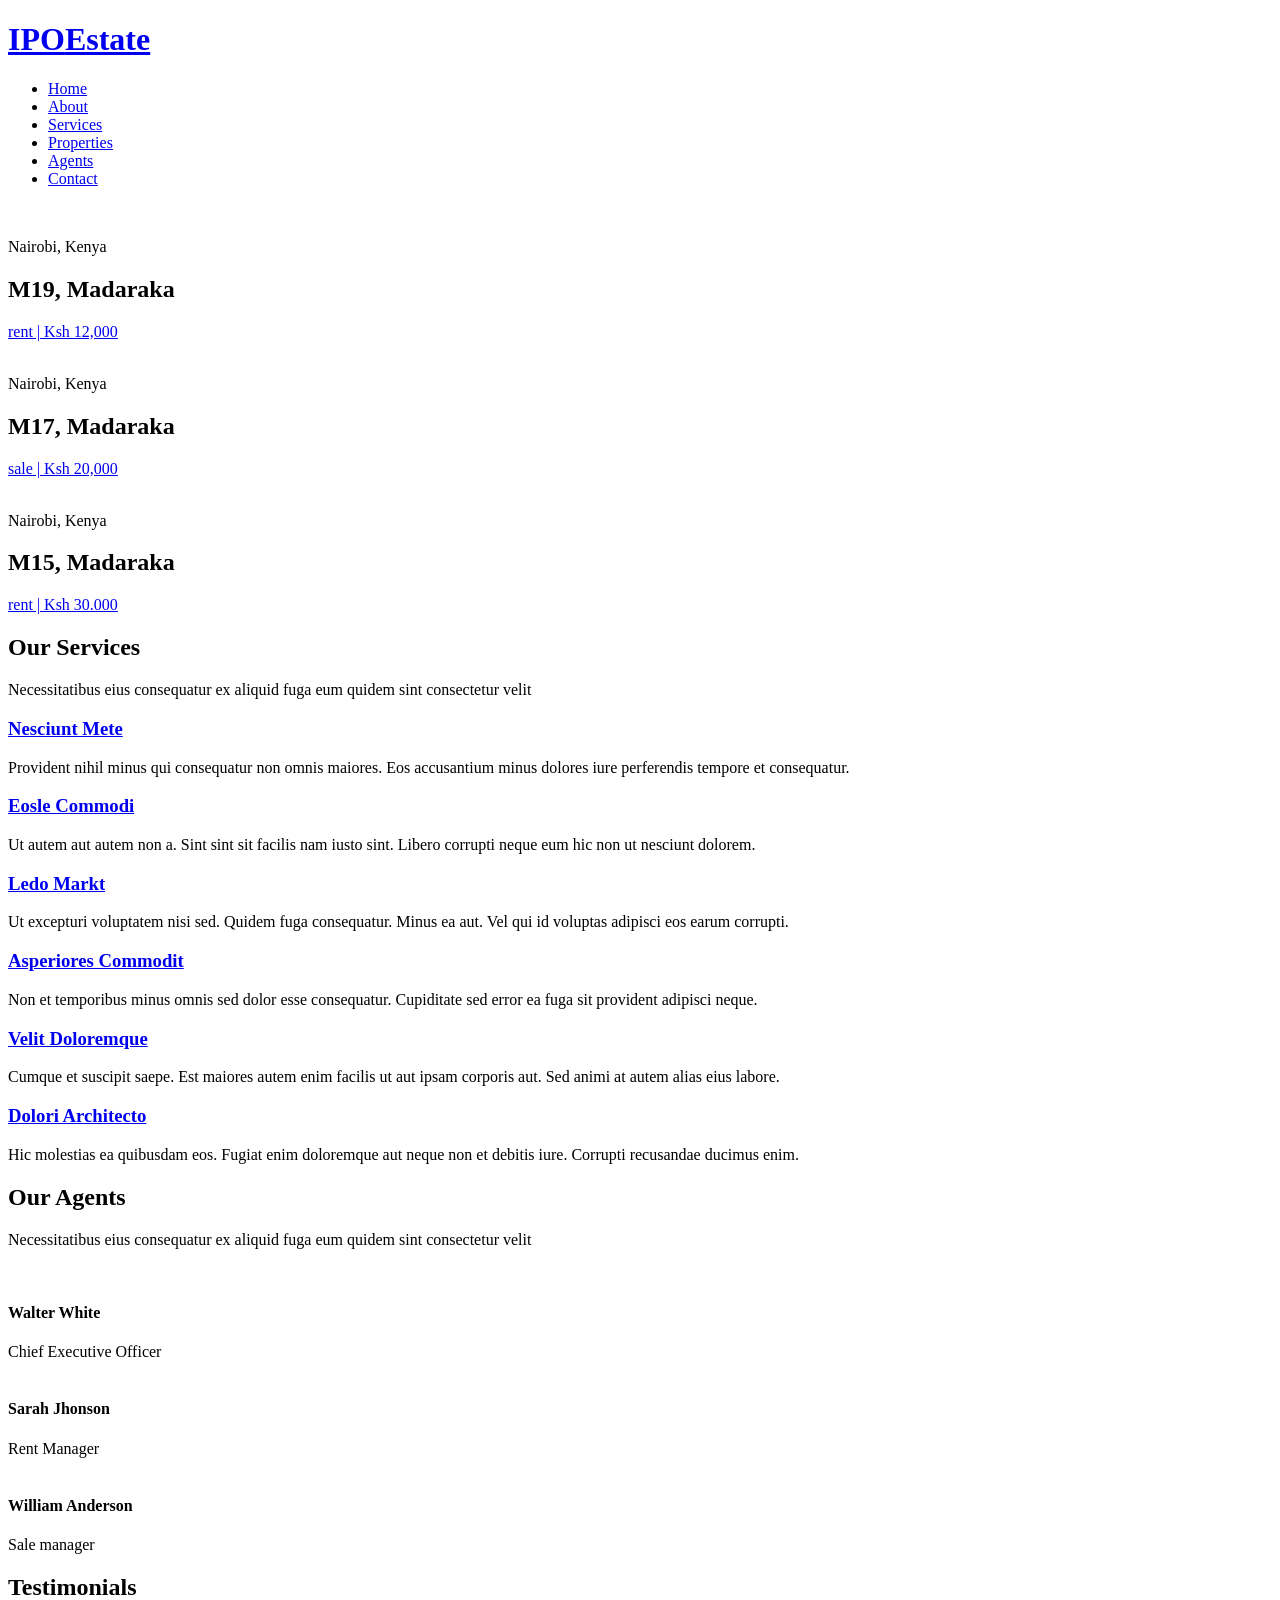
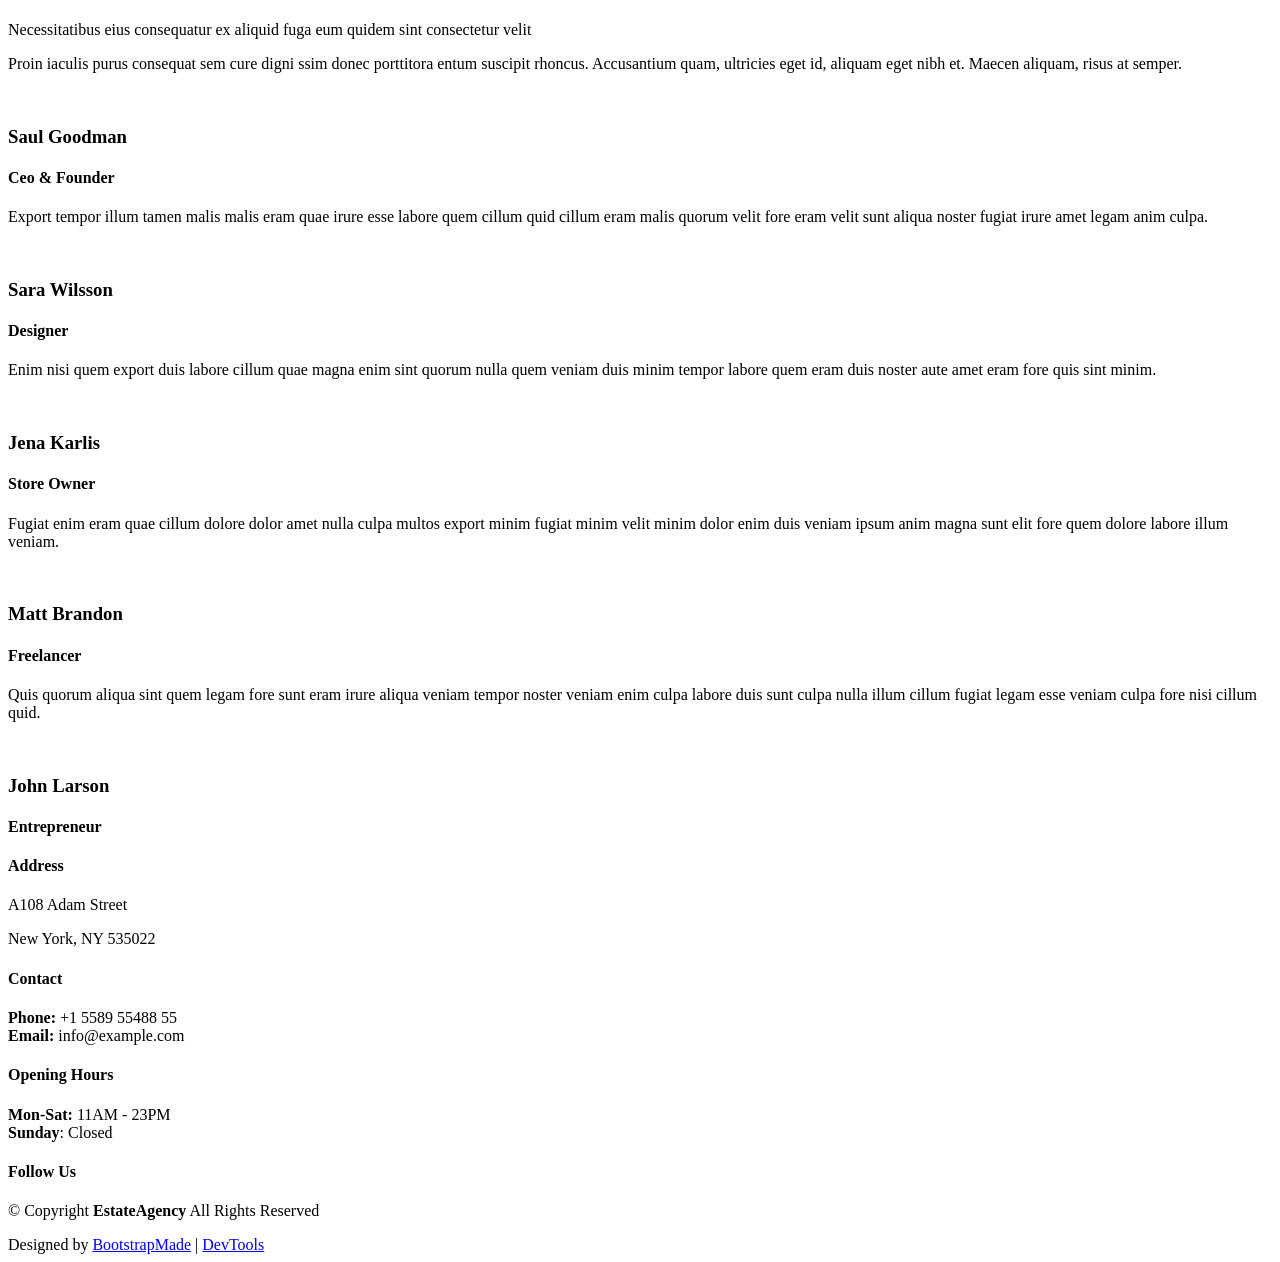
==== index.html @ f9914b3b "feat: Modified hero section" ====
<!DOCTYPE html>
<html lang="en">

<head>
  <meta charset="utf-8">
  <meta content="width=device-width, initial-scale=1.0" name="viewport">
  <title>Index - EstateAgency Bootstrap Template</title>
  <meta name="description" content="">
  <meta name="keywords" content="">

  <!-- Favicons -->
  <link href="assets/img/favicon.png" rel="icon">
  <link href="assets/img/apple-touch-icon.png" rel="apple-touch-icon">

  <!-- Fonts -->
  <link rel="preconnect" href="https://fonts.googleapis.com">
  <link rel="preconnect" href="https://fonts.gstatic.com" crossorigin>
  <link href="https://fonts.googleapis.com/css2?family=Freeman&family=Irish+Grover&family=Roboto:ital,wght@0,100..900;1,100..900&display=swap" rel="stylesheet">
  <link href="https://fonts.googleapis.com" rel="preconnect">
  <link href="https://fonts.gstatic.com" rel="preconnect" crossorigin>
  <link href="https://fonts.googleapis.com/css2?family=Roboto:ital,wght@0,100;0,300;0,400;0,500;0,700;0,900;1,100;1,300;1,400;1,500;1,700;1,900&family=Poppins:ital,wght@0,100;0,200;0,300;0,400;0,500;0,600;0,700;0,800;0,900;1,100;1,200;1,300;1,400;1,500;1,600;1,700;1,800;1,900&family=Raleway:ital,wght@0,100;0,200;0,300;0,400;0,500;0,600;0,700;0,800;0,900;1,100;1,200;1,300;1,400;1,500;1,600;1,700;1,800;1,900&display=swap" rel="stylesheet">

  <!-- Vendor CSS Files -->
  <link href="assets/vendor/bootstrap/css/bootstrap.min.css" rel="stylesheet">
  <link href="assets/vendor/bootstrap-icons/bootstrap-icons.css" rel="stylesheet">
  <link href="assets/vendor/aos/aos.css" rel="stylesheet">
  <link href="assets/vendor/fontawesome-free/css/all.min.css" rel="stylesheet">
  <link href="assets/vendor/swiper/swiper-bundle.min.css" rel="stylesheet">

  <!-- Main CSS File -->
  <link href="assets/css/main.css" rel="stylesheet">

  <!-- =======================================================
  * Template Name: EstateAgency
  * Template URL: https://bootstrapmade.com/real-estate-agency-bootstrap-template/
  * Updated: Apr 08 2026 with Bootstrap v5.3.8
  * Author: BootstrapMade.com
  * License: https://bootstrapmade.com/license/
  ======================================================== -->
</head>

<body class="index-page">

  <header id="header" class="header d-flex align-items-center fixed-top">
    <div class="container-fluid container-xl position-relative d-flex align-items-center justify-content-between">

      <a href="index.html" class="logo d-flex align-items-center">
        <!-- Uncomment the line below if you also wish to use an image logo -->
        <!-- <img src="assets/img/logo.png" alt=""> -->
        <h1 class="sitename">IPO<span>Estate</span></h1>
      </a>

      <nav id="navmenu" class="navmenu">
        <ul>
          <li><a href="index.html" class="active">Home</a></li>
          <li><a href="about.html">About</a></li>
          <li><a href="services.html">Services</a></li>
          <li><a href="properties.html">Properties</a></li>
          <li><a href="agents.html">Agents</a></li>
          <li><a href="contact.html">Contact</a></li>
        </ul>
        <i class="mobile-nav-toggle d-xl-none bi bi-list"></i>
      </nav>

    </div>
  </header>

  <main class="main">

    <!-- Hero Section -->
    <section id="hero" class="hero section dark-background">

      <div id="hero-carousel" class="carousel slide" data-bs-ride="carousel" data-bs-interval="5000">

        <div class="carousel-item active">
          <img src="assets/img/hero-carousel/hero-carousel-1.jpg" alt="">
          <div class="carousel-container">
            <div>
              <p>Nairobi, Kenya</p>
              <h2><span>M19,</span> Madaraka</h2>
              <a href="property-single.html" class="btn-get-started">rent | Ksh 12,000</a>
            </div>
          </div>
        </div><!-- End Carousel Item -->

        <div class="carousel-item">
          <img src="assets/img/hero-carousel/hero-carousel-2.jpg" alt="">
          <div class="carousel-container">
            <div>
              <p>Nairobi, Kenya</p>
              <h2><span>M17,</span> Madaraka</h2>
              <a href="property-single.html" class="btn-get-started">sale | Ksh 20,000</a>
            </div>
          </div>
        </div><!-- End Carousel Item -->

        <div class="carousel-item">
          <img src="assets/img/hero-carousel/hero-carousel-3.jpg" alt="">
          <div class="carousel-container">
            <div>
              <p>Nairobi, Kenya</p>
              <h2><span>M15,</span> Madaraka</h2>
              <a href="property-single.html" class="btn-get-started">rent | Ksh 30.000</a>
            </div>
          </div>
        </div><!-- End Carousel Item -->

        <a class="carousel-control-prev" href="#hero-carousel" role="button" data-bs-slide="prev">
          <span class="carousel-control-prev-icon bi bi-chevron-left" aria-hidden="true"></span>
        </a>

        <a class="carousel-control-next" href="#hero-carousel" role="button" data-bs-slide="next">
          <span class="carousel-control-next-icon bi bi-chevron-right" aria-hidden="true"></span>
        </a>

        <ol class="carousel-indicators"></ol>

      </div>

    </section><!-- /Hero Section -->

    <!-- Services Section -->
    <section id="services" class="services section">

      <!-- Section Title -->
      <div class="container section-title" data-aos="fade-up">
        <h2>Our Services</h2>
        <p>Necessitatibus eius consequatur ex aliquid fuga eum quidem sint consectetur velit</p>
      </div><!-- End Section Title -->

      <div class="container">

        <div class="row gy-4">

          <div class="col-lg-4 col-md-6" data-aos="fade-up" data-aos-delay="100">
            <div class="service-item  position-relative">
              <div class="icon">
                <i class="bi bi-activity"></i>
              </div>
              <a href="service-details.html" class="stretched-link">
                <h3>Nesciunt Mete</h3>
              </a>
              <p>Provident nihil minus qui consequatur non omnis maiores. Eos accusantium minus dolores iure perferendis tempore et consequatur.</p>
            </div>
          </div><!-- End Service Item -->

          <div class="col-lg-4 col-md-6" data-aos="fade-up" data-aos-delay="200">
            <div class="service-item position-relative">
              <div class="icon">
                <i class="bi bi-broadcast"></i>
              </div>
              <a href="service-details.html" class="stretched-link">
                <h3>Eosle Commodi</h3>
              </a>
              <p>Ut autem aut autem non a. Sint sint sit facilis nam iusto sint. Libero corrupti neque eum hic non ut nesciunt dolorem.</p>
            </div>
          </div><!-- End Service Item -->

          <div class="col-lg-4 col-md-6" data-aos="fade-up" data-aos-delay="300">
            <div class="service-item position-relative">
              <div class="icon">
                <i class="bi bi-easel"></i>
              </div>
              <a href="service-details.html" class="stretched-link">
                <h3>Ledo Markt</h3>
              </a>
              <p>Ut excepturi voluptatem nisi sed. Quidem fuga consequatur. Minus ea aut. Vel qui id voluptas adipisci eos earum corrupti.</p>
            </div>
          </div><!-- End Service Item -->

          <div class="col-lg-4 col-md-6" data-aos="fade-up" data-aos-delay="400">
            <div class="service-item position-relative">
              <div class="icon">
                <i class="bi bi-bounding-box-circles"></i>
              </div>
              <a href="service-details.html" class="stretched-link">
                <h3>Asperiores Commodit</h3>
              </a>
              <p>Non et temporibus minus omnis sed dolor esse consequatur. Cupiditate sed error ea fuga sit provident adipisci neque.</p>
              <a href="service-details.html" class="stretched-link"></a>
            </div>
          </div><!-- End Service Item -->

          <div class="col-lg-4 col-md-6" data-aos="fade-up" data-aos-delay="500">
            <div class="service-item position-relative">
              <div class="icon">
                <i class="bi bi-calendar4-week"></i>
              </div>
              <a href="service-details.html" class="stretched-link">
                <h3>Velit Doloremque</h3>
              </a>
              <p>Cumque et suscipit saepe. Est maiores autem enim facilis ut aut ipsam corporis aut. Sed animi at autem alias eius labore.</p>
              <a href="service-details.html" class="stretched-link"></a>
            </div>
          </div><!-- End Service Item -->

          <div class="col-lg-4 col-md-6" data-aos="fade-up" data-aos-delay="600">
            <div class="service-item position-relative">
              <div class="icon">
                <i class="bi bi-chat-square-text"></i>
              </div>
              <a href="service-details.html" class="stretched-link">
                <h3>Dolori Architecto</h3>
              </a>
              <p>Hic molestias ea quibusdam eos. Fugiat enim doloremque aut neque non et debitis iure. Corrupti recusandae ducimus enim.</p>
              <a href="service-details.html" class="stretched-link"></a>
            </div>
          </div><!-- End Service Item -->

        </div>

      </div>

    </section><!-- /Services Section -->

    <!-- Agents Section -->
    <section id="agents" class="agents section">

      <!-- Section Title -->
      <div class="container section-title" data-aos="fade-up">
        <h2>Our Agents</h2>
        <p>Necessitatibus eius consequatur ex aliquid fuga eum quidem sint consectetur velit</p>
      </div><!-- End Section Title -->

      <div class="container">

        <div class="row gy-5">

          <div class="col-lg-4 col-md-6" data-aos="fade-up" data-aos-delay="100">
            <div class="member">
              <div class="pic"><img src="assets/img/team/team-1.jpg" class="img-fluid" alt=""></div>
              <div class="member-info">
                <h4>Walter White</h4>
                <span>Chief Executive Officer</span>
                <div class="social">
                  <a href=""><i class="bi bi-twitter-x"></i></a>
                  <a href=""><i class="bi bi-facebook"></i></a>
                  <a href=""><i class="bi bi-instagram"></i></a>
                  <a href=""><i class="bi bi-linkedin"></i></a>
                </div>
              </div>
            </div>
          </div><!-- End Team Member -->

          <div class="col-lg-4 col-md-6" data-aos="fade-up" data-aos-delay="200">
            <div class="member">
              <div class="pic"><img src="assets/img/team/team-2.jpg" class="img-fluid" alt=""></div>
              <div class="member-info">
                <h4>Sarah Jhonson</h4>
                <span>Rent Manager</span>
                <div class="social">
                  <a href=""><i class="bi bi-twitter-x"></i></a>
                  <a href=""><i class="bi bi-facebook"></i></a>
                  <a href=""><i class="bi bi-instagram"></i></a>
                  <a href=""><i class="bi bi-linkedin"></i></a>
                </div>
              </div>
            </div>
          </div><!-- End Team Member -->

          <div class="col-lg-4 col-md-6" data-aos="fade-up" data-aos-delay="300">
            <div class="member">
              <div class="pic"><img src="assets/img/team/team-3.jpg" class="img-fluid" alt=""></div>
              <div class="member-info">
                <h4>William Anderson</h4>
                <span>Sale manager<br></span>
                <div class="social">
                  <a href=""><i class="bi bi-twitter-x"></i></a>
                  <a href=""><i class="bi bi-facebook"></i></a>
                  <a href=""><i class="bi bi-instagram"></i></a>
                  <a href=""><i class="bi bi-linkedin"></i></a>
                </div>
              </div>
            </div>
          </div><!-- End Team Member -->

        </div>

      </div>

    </section><!-- /Agents Section -->

    <!-- Testimonials Section -->
    <section id="testimonials" class="testimonials section">

      <!-- Section Title -->
      <div class="container section-title" data-aos="fade-up">
        <h2>Testimonials</h2>
        <p>Necessitatibus eius consequatur ex aliquid fuga eum quidem sint consectetur velit</p>
      </div><!-- End Section Title -->

      <div class="container" data-aos="fade-up" data-aos-delay="100">

        <div class="swiper init-swiper">
          <script type="application/json" class="swiper-config">
            {
              "loop": true,
              "speed": 600,
              "autoplay": {
                "delay": 5000
              },
              "slidesPerView": "auto",
              "pagination": {
                "el": ".swiper-pagination",
                "type": "bullets",
                "clickable": true
              },
              "breakpoints": {
                "320": {
                  "slidesPerView": 1,
                  "spaceBetween": 40
                },
                "1200": {
                  "slidesPerView": 3,
                  "spaceBetween": 1
                }
              }
            }
          </script>
          <div class="swiper-wrapper">

            <div class="swiper-slide">
              <div class="testimonial-item">
                <div class="stars">
                  <i class="bi bi-star-fill"></i><i class="bi bi-star-fill"></i><i class="bi bi-star-fill"></i><i class="bi bi-star-fill"></i><i class="bi bi-star-fill"></i>
                </div>
                <p>
                  Proin iaculis purus consequat sem cure digni ssim donec porttitora entum suscipit rhoncus. Accusantium quam, ultricies eget id, aliquam eget nibh et. Maecen aliquam, risus at semper.
                </p>
                <div class="profile mt-auto">
                  <img src="assets/img/testimonials/testimonials-1.jpg" class="testimonial-img" alt="">
                  <h3>Saul Goodman</h3>
                  <h4>Ceo &amp; Founder</h4>
                </div>
              </div>
            </div><!-- End testimonial item -->

            <div class="swiper-slide">
              <div class="testimonial-item">
                <div class="stars">
                  <i class="bi bi-star-fill"></i><i class="bi bi-star-fill"></i><i class="bi bi-star-fill"></i><i class="bi bi-star-fill"></i><i class="bi bi-star-fill"></i>
                </div>
                <p>
                  Export tempor illum tamen malis malis eram quae irure esse labore quem cillum quid cillum eram malis quorum velit fore eram velit sunt aliqua noster fugiat irure amet legam anim culpa.
                </p>
                <div class="profile mt-auto">
                  <img src="assets/img/testimonials/testimonials-2.jpg" class="testimonial-img" alt="">
                  <h3>Sara Wilsson</h3>
                  <h4>Designer</h4>
                </div>
              </div>
            </div><!-- End testimonial item -->

            <div class="swiper-slide">
              <div class="testimonial-item">
                <div class="stars">
                  <i class="bi bi-star-fill"></i><i class="bi bi-star-fill"></i><i class="bi bi-star-fill"></i><i class="bi bi-star-fill"></i><i class="bi bi-star-fill"></i>
                </div>
                <p>
                  Enim nisi quem export duis labore cillum quae magna enim sint quorum nulla quem veniam duis minim tempor labore quem eram duis noster aute amet eram fore quis sint minim.
                </p>
                <div class="profile mt-auto">
                  <img src="assets/img/testimonials/testimonials-3.jpg" class="testimonial-img" alt="">
                  <h3>Jena Karlis</h3>
                  <h4>Store Owner</h4>
                </div>
              </div>
            </div><!-- End testimonial item -->

            <div class="swiper-slide">
              <div class="testimonial-item">
                <div class="stars">
                  <i class="bi bi-star-fill"></i><i class="bi bi-star-fill"></i><i class="bi bi-star-fill"></i><i class="bi bi-star-fill"></i><i class="bi bi-star-fill"></i>
                </div>
                <p>
                  Fugiat enim eram quae cillum dolore dolor amet nulla culpa multos export minim fugiat minim velit minim dolor enim duis veniam ipsum anim magna sunt elit fore quem dolore labore illum veniam.
                </p>
                <div class="profile mt-auto">
                  <img src="assets/img/testimonials/testimonials-4.jpg" class="testimonial-img" alt="">
                  <h3>Matt Brandon</h3>
                  <h4>Freelancer</h4>
                </div>
              </div>
            </div><!-- End testimonial item -->

            <div class="swiper-slide">
              <div class="testimonial-item">
                <div class="stars">
                  <i class="bi bi-star-fill"></i><i class="bi bi-star-fill"></i><i class="bi bi-star-fill"></i><i class="bi bi-star-fill"></i><i class="bi bi-star-fill"></i>
                </div>
                <p>
                  Quis quorum aliqua sint quem legam fore sunt eram irure aliqua veniam tempor noster veniam enim culpa labore duis sunt culpa nulla illum cillum fugiat legam esse veniam culpa fore nisi cillum quid.
                </p>
                <div class="profile mt-auto">
                  <img src="assets/img/testimonials/testimonials-5.jpg" class="testimonial-img" alt="">
                  <h3>John Larson</h3>
                  <h4>Entrepreneur</h4>
                </div>
              </div>
            </div><!-- End testimonial item -->

          </div>
          <div class="swiper-pagination"></div>
        </div>

      </div>

    </section><!-- /Testimonials Section -->

  </main>

  <footer id="footer" class="footer light-background">

    <div class="container">
      <div class="row gy-3">
        <div class="col-lg-3 col-md-6 d-flex">
          <i class="bi bi-geo-alt icon"></i>
          <div class="address">
            <h4>Address</h4>
            <p>A108 Adam Street</p>
            <p>New York, NY 535022</p>
            <p></p>
          </div>

        </div>

        <div class="col-lg-3 col-md-6 d-flex">
          <i class="bi bi-telephone icon"></i>
          <div>
            <h4>Contact</h4>
            <p>
              <strong>Phone:</strong> <span>+1 5589 55488 55</span><br>
              <strong>Email:</strong> <span>info@example.com</span><br>
            </p>
          </div>
        </div>

        <div class="col-lg-3 col-md-6 d-flex">
          <i class="bi bi-clock icon"></i>
          <div>
            <h4>Opening Hours</h4>
            <p>
              <strong>Mon-Sat:</strong> <span>11AM - 23PM</span><br>
              <strong>Sunday</strong>: <span>Closed</span>
            </p>
          </div>
        </div>

        <div class="col-lg-3 col-md-6">
          <h4>Follow Us</h4>
          <div class="social-links d-flex">
            <a href="#" class="twitter"><i class="bi bi-twitter-x"></i></a>
            <a href="#" class="facebook"><i class="bi bi-facebook"></i></a>
            <a href="#" class="instagram"><i class="bi bi-instagram"></i></a>
            <a href="#" class="linkedin"><i class="bi bi-linkedin"></i></a>
          </div>
        </div>

      </div>
    </div>

    <div class="container copyright text-center mt-4">
      <p>© <span>Copyright</span> <strong class="px-1 sitename">EstateAgency</strong> <span>All Rights Reserved</span></p>
      <div class="credits">
        <!-- All the links in the footer should remain intact. -->
        <!-- You can delete the links only if you've purchased the pro version. -->
        <!-- Licensing information: https://bootstrapmade.com/license/ -->
        <!-- Purchase the pro version with working PHP/AJAX contact form: [buy-url] -->
        Designed by <a href="https://bootstrapmade.com/">BootstrapMade</a> | <a href="https://bootstrapmade.com/tools/">DevTools</a>
      </div>
    </div>

  </footer>

  <!-- Scroll Top -->
  <a href="#" id="scroll-top" class="scroll-top d-flex align-items-center justify-content-center"><i class="bi bi-arrow-up-short"></i></a>

  <!-- Preloader -->
  <div id="preloader"></div>

  <!-- Vendor JS Files -->
  <script src="assets/vendor/bootstrap/js/bootstrap.bundle.min.js"></script>
  <script src="assets/vendor/php-email-form/validate.js"></script>
  <script src="assets/vendor/aos/aos.js"></script>
  <script src="assets/vendor/swiper/swiper-bundle.min.js"></script>
  <script src="assets/vendor/purecounter/purecounter_vanilla.js"></script>

  <!-- Main JS File -->
  <script src="assets/js/main.js"></script>

</body>

</html>
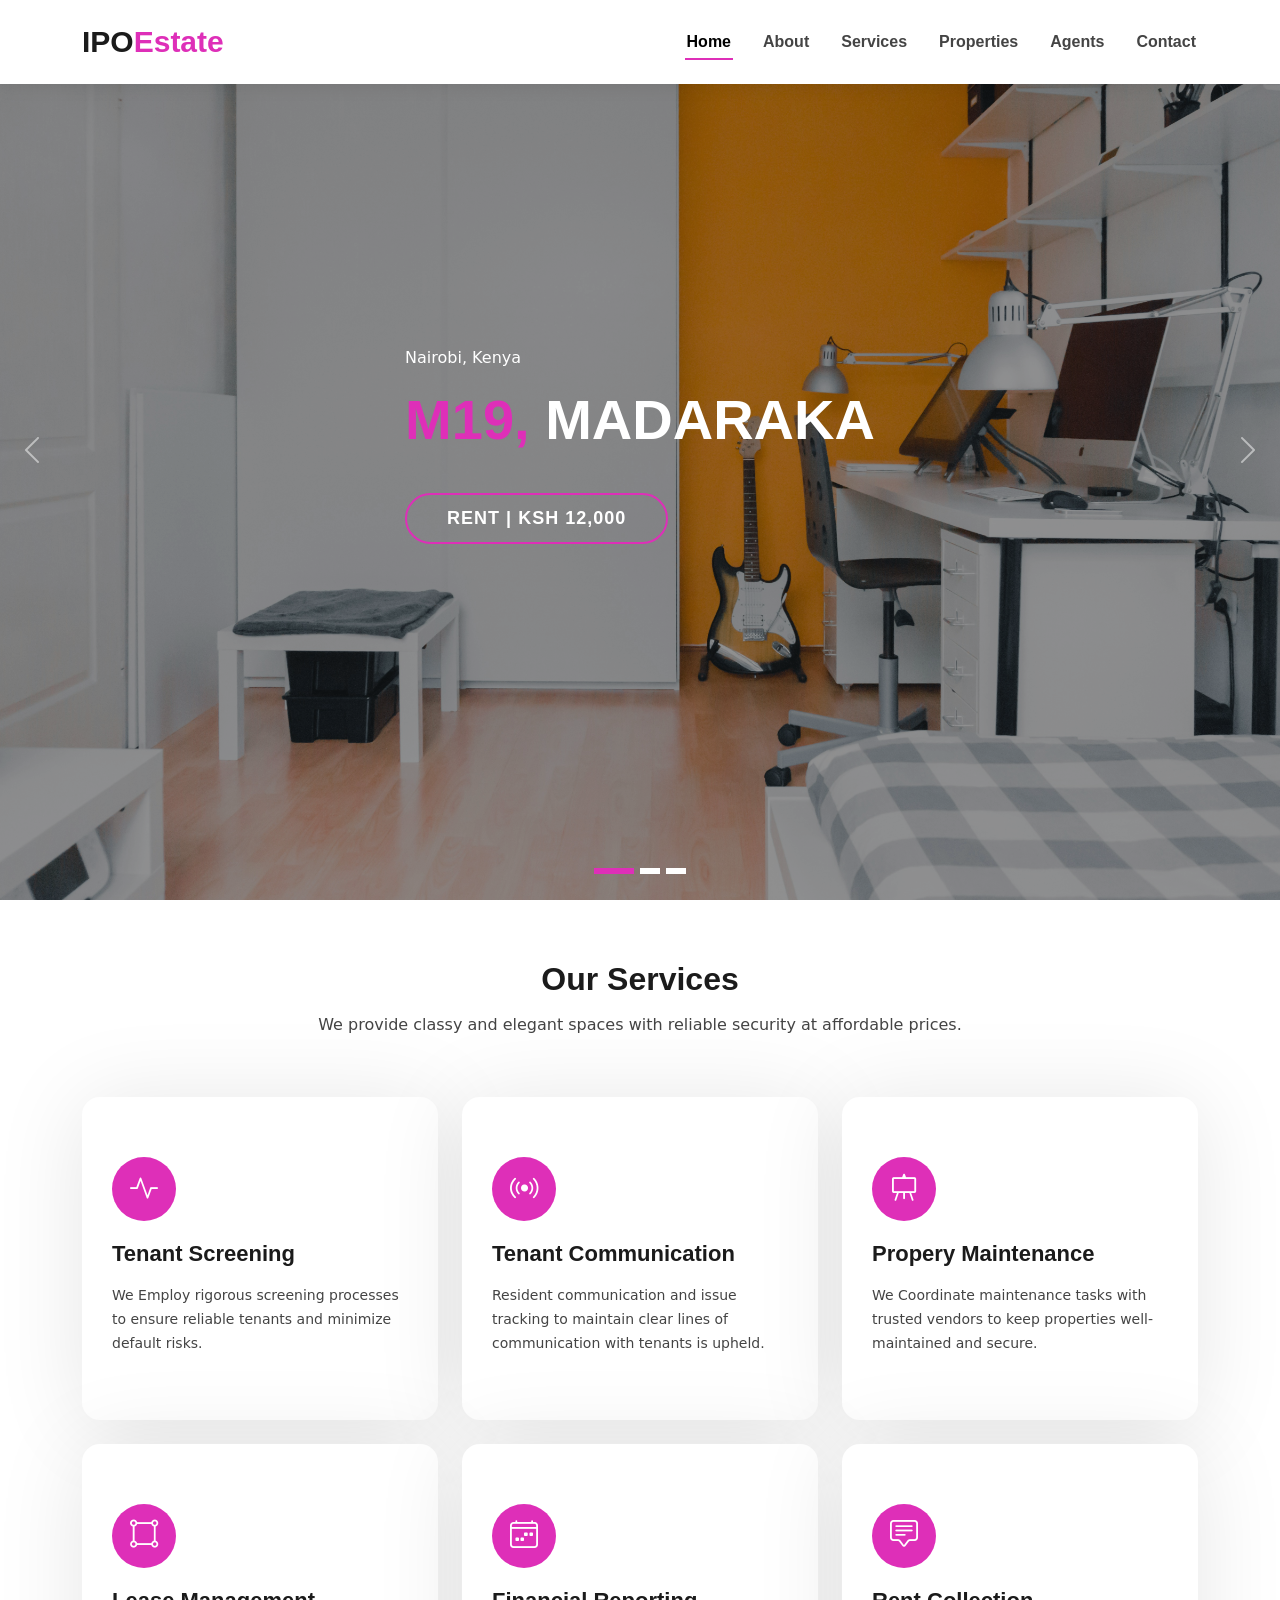
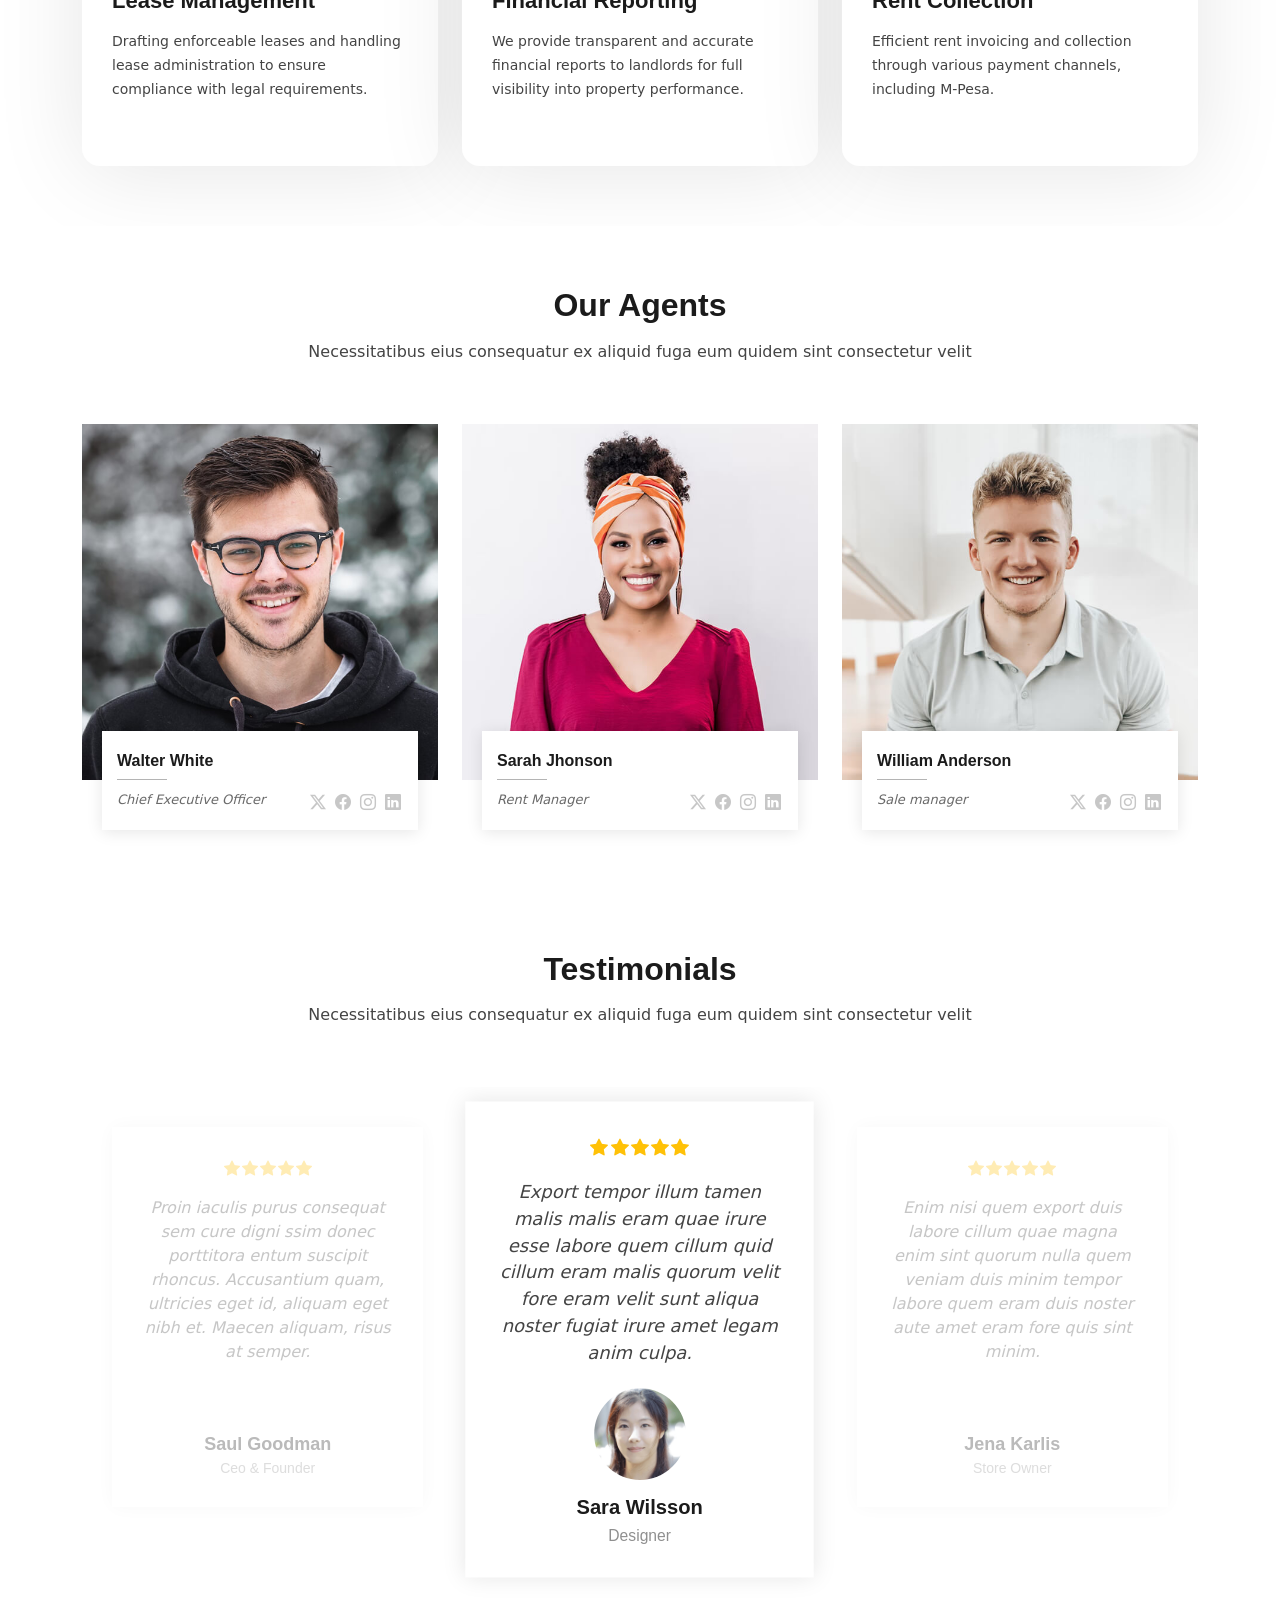
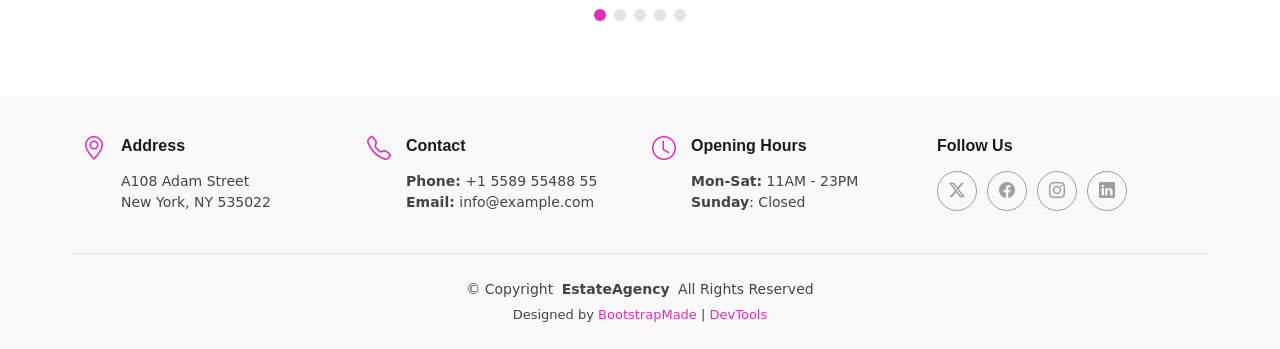
==== commit 8339ce07: "feat: Add service details" ====
--- a/index.html
+++ b/index.html
@@ -4,7 +4,7 @@
 <head>
   <meta charset="utf-8">
   <meta content="width=device-width, initial-scale=1.0" name="viewport">
-  <title>Index - EstateAgency Bootstrap Template</title>
+  <title>Home - IPOEstate</title>
   <meta name="description" content="">
   <meta name="keywords" content="">
 
@@ -125,7 +125,7 @@
       <!-- Section Title -->
       <div class="container section-title" data-aos="fade-up">
         <h2>Our Services</h2>
-        <p>Necessitatibus eius consequatur ex aliquid fuga eum quidem sint consectetur velit</p>
+        <p>We provide classy and elegant spaces with reliable security at affordable prices.</p>
       </div><!-- End Section Title -->
 
       <div class="container">
@@ -138,9 +138,9 @@
                 <i class="bi bi-activity"></i>
               </div>
               <a href="service-details.html" class="stretched-link">
-                <h3>Nesciunt Mete</h3>
-              </a>
-              <p>Provident nihil minus qui consequatur non omnis maiores. Eos accusantium minus dolores iure perferendis tempore et consequatur.</p>
+                <h3>Tenant Screening</h3>
+              </a>
+              <p>We Employ rigorous screening processes to ensure reliable tenants and minimize default risks.</p>
             </div>
           </div><!-- End Service Item -->
 
@@ -150,9 +150,9 @@
                 <i class="bi bi-broadcast"></i>
               </div>
               <a href="service-details.html" class="stretched-link">
-                <h3>Eosle Commodi</h3>
-              </a>
-              <p>Ut autem aut autem non a. Sint sint sit facilis nam iusto sint. Libero corrupti neque eum hic non ut nesciunt dolorem.</p>
+                <h3>Tenant Communication</h3>
+              </a>
+              <p>Resident communication and issue tracking to maintain clear lines of communication with tenants is upheld.</p>
             </div>
           </div><!-- End Service Item -->
 
@@ -162,9 +162,9 @@
                 <i class="bi bi-easel"></i>
               </div>
               <a href="service-details.html" class="stretched-link">
-                <h3>Ledo Markt</h3>
-              </a>
-              <p>Ut excepturi voluptatem nisi sed. Quidem fuga consequatur. Minus ea aut. Vel qui id voluptas adipisci eos earum corrupti.</p>
+                <h3>Propery Maintenance</h3>
+              </a>
+              <p>We Coordinate maintenance tasks with trusted vendors to keep properties well-maintained and secure.</p>
             </div>
           </div><!-- End Service Item -->
 
@@ -174,9 +174,9 @@
                 <i class="bi bi-bounding-box-circles"></i>
               </div>
               <a href="service-details.html" class="stretched-link">
-                <h3>Asperiores Commodit</h3>
-              </a>
-              <p>Non et temporibus minus omnis sed dolor esse consequatur. Cupiditate sed error ea fuga sit provident adipisci neque.</p>
+                <h3>Lease Management</h3>
+              </a>
+              <p>Drafting enforceable leases and handling lease administration to ensure compliance with legal requirements.</p>
               <a href="service-details.html" class="stretched-link"></a>
             </div>
           </div><!-- End Service Item -->
@@ -187,9 +187,9 @@
                 <i class="bi bi-calendar4-week"></i>
               </div>
               <a href="service-details.html" class="stretched-link">
-                <h3>Velit Doloremque</h3>
-              </a>
-              <p>Cumque et suscipit saepe. Est maiores autem enim facilis ut aut ipsam corporis aut. Sed animi at autem alias eius labore.</p>
+                <h3>Financial Reporting</h3>
+              </a>
+              <p>We provide transparent and accurate financial reports to landlords for full visibility into property performance.</p>
               <a href="service-details.html" class="stretched-link"></a>
             </div>
           </div><!-- End Service Item -->
@@ -200,9 +200,9 @@
                 <i class="bi bi-chat-square-text"></i>
               </div>
               <a href="service-details.html" class="stretched-link">
-                <h3>Dolori Architecto</h3>
-              </a>
-              <p>Hic molestias ea quibusdam eos. Fugiat enim doloremque aut neque non et debitis iure. Corrupti recusandae ducimus enim.</p>
+                <h3>Rent Collection</h3>
+              </a>
+              <p>Efficient rent invoicing and collection through various payment channels, including M-Pesa. </p>
               <a href="service-details.html" class="stretched-link"></a>
             </div>
           </div><!-- End Service Item -->
--- a/assets/css/main.css
+++ b/assets/css/main.css
@@ -0,0 +1,1724 @@
+/**
+* Template Name: EstateAgency
+* Template URL: https://bootstrapmade.com/real-estate-agency-bootstrap-template/
+* Updated: Aug 09 2024 with Bootstrap v5.3.3
+* Author: BootstrapMade.com
+* License: https://bootstrapmade.com/license/
+*/
+
+/*--------------------------------------------------------------
+# Font & Color Variables
+# Help: https://bootstrapmade.com/color-system/
+--------------------------------------------------------------*/
+/* Fonts */
+:root {
+  --default-font: "Freeman",  system-ui, -apple-system, "Segoe UI", Roboto, "Helvetica Neue", Arial, "Noto Sans", "Liberation Sans", sans-serif, "Apple Color Emoji", "Segoe UI Emoji", "Segoe UI Symbol", "Noto Color Emoji";
+  --heading-font: "Freeman",  sans-serif;
+  --nav-font: "Freeman",  sans-serif;
+}
+
+/* Global Colors - The following color variables are used throughout the website. Updating them here will change the color scheme of the entire website */
+:root { 
+  --background-color: #ffffff; /* Background color for the entire website, including individual sections */
+  --default-color: #444444; /* Default color used for the majority of the text content across the entire website */
+  --heading-color: #1b1b1b; /* Color for headings, subheadings and title throughout the website */
+  --accent-color: #de2fb8; /* Accent color that represents your brand on the website. It's used for buttons, links, and other elements that need to stand out */
+  --surface-color: #ffffff; /* The surface color is used as a background of boxed elements within sections, such as cards, icon boxes, or other elements that require a visual separation from the global background. */
+  --contrast-color: #ffffff; /* Contrast color for text, ensuring readability against backgrounds of accent, heading, or default colors. */
+}
+
+/* Nav Menu Colors - The following color variables are used specifically for the navigation menu. They are separate from the global colors to allow for more customization options */
+:root {
+  --nav-color: #444444;  /* The default color of the main navmenu links */
+  --nav-hover-color: #000000; /* Applied to main navmenu links when they are hovered over or active */
+  --nav-mobile-background-color: #ffffff; /* Used as the background color for mobile navigation menu */
+  --nav-dropdown-background-color: #ffffff; /* Used as the background color for dropdown items that appear when hovering over primary navigation items */
+  --nav-dropdown-color: #444444; /* Used for navigation links of the dropdown items in the navigation menu. */
+  --nav-dropdown-hover-color: #2eca6a; /* Similar to --nav-hover-color, this color is applied to dropdown navigation links when they are hovered over. */
+}
+
+/* Color Presets - These classes override global colors when applied to any section or element, providing reuse of the sam color scheme. */
+
+.light-background {
+  --background-color: #f9f9f9;
+  --surface-color: #ffffff;
+}
+
+.dark-background {
+  --background-color: #060606;
+  --default-color: #ffffff;
+  --heading-color: #ffffff;
+  --surface-color: #252525;
+  --contrast-color: #ffffff;
+}
+
+/* Smooth scroll */
+:root {
+  scroll-behavior: smooth;
+}
+
+/*--------------------------------------------------------------
+# General Styling & Shared Classes
+--------------------------------------------------------------*/
+body {
+  color: var(--default-color);
+  background-color: var(--background-color);
+  font-family: var(--default-font);
+}
+
+a {
+  color: var(--accent-color);
+  text-decoration: none;
+  transition: 0.3s;
+}
+
+a:hover {
+  color: color-mix(in srgb, var(--accent-color), transparent 25%);
+  text-decoration: none;
+}
+
+h1,
+h2,
+h3,
+h4,
+h5,
+h6 {
+  color: var(--heading-color);
+  font-family: var(--heading-font);
+}
+
+/* PHP Email Form Messages
+------------------------------*/
+.php-email-form .error-message {
+  display: none;
+  background: #df1529;
+  color: #ffffff;
+  text-align: left;
+  padding: 15px;
+  margin-bottom: 24px;
+  font-weight: 600;
+}
+
+.php-email-form .sent-message {
+  display: none;
+  color: #ffffff;
+  background: #059652;
+  text-align: center;
+  padding: 15px;
+  margin-bottom: 24px;
+  font-weight: 600;
+}
+
+.php-email-form .loading {
+  display: none;
+  background: var(--surface-color);
+  text-align: center;
+  padding: 15px;
+  margin-bottom: 24px;
+}
+
+.php-email-form .loading:before {
+  content: "";
+  display: inline-block;
+  border-radius: 50%;
+  width: 24px;
+  height: 24px;
+  margin: 0 10px -6px 0;
+  border: 3px solid var(--accent-color);
+  border-top-color: var(--surface-color);
+  animation: php-email-form-loading 1s linear infinite;
+}
+
+@keyframes php-email-form-loading {
+  0% {
+    transform: rotate(0deg);
+  }
+
+  100% {
+    transform: rotate(360deg);
+  }
+}
+
+/*--------------------------------------------------------------
+# Global Header
+--------------------------------------------------------------*/
+.header {
+  color: var(--default-color);
+  background-color: var(--background-color);
+  padding: 15px 0;
+  transition: all 0.5s;
+  z-index: 997;
+  box-shadow: 0px 0 18px rgba(0, 0, 0, 0.1);
+}
+
+.header .logo {
+  line-height: 1;
+}
+
+.header .logo img {
+  max-height: 32px;
+  margin-right: 8px;
+}
+
+.header .logo h1 {
+  font-size: 30px;
+  margin: 0;
+  font-weight: 700;
+  color: var(--heading-color);
+}
+
+.header .logo h1 span {
+  color: var(--accent-color);
+
+}
+
+/*--------------------------------------------------------------
+# Navigation Menu
+--------------------------------------------------------------*/
+/* Desktop Navigation */
+@media (min-width: 1200px) {
+  .navmenu {
+    padding: 0;
+  }
+
+  .navmenu ul {
+    margin: 0;
+    padding: 0;
+    display: flex;
+    list-style: none;
+    align-items: center;
+  }
+
+  .navmenu li {
+    position: relative;
+  }
+
+  .navmenu>ul>li {
+    white-space: nowrap;
+    padding: 15px 14px;
+  }
+
+  .navmenu>ul>li:last-child {
+    padding-right: 0;
+  }
+
+  .navmenu a,
+  .navmenu a:focus {
+    color: var(--nav-color);
+    font-size: 16px;
+    padding: 0 2px;
+    font-family: var(--nav-font);
+    font-weight: 600;
+    display: flex;
+    align-items: center;
+    justify-content: space-between;
+    white-space: nowrap;
+    transition: 0.3s;
+    position: relative;
+  }
+
+  .navmenu a i,
+  .navmenu a:focus i {
+    font-size: 12px;
+    line-height: 0;
+    margin-left: 5px;
+    transition: 0.3s;
+  }
+
+  .navmenu>ul>li>a:before {
+    content: "";
+    position: absolute;
+    width: 100%;
+    height: 2px;
+    bottom: -6px;
+    left: 0;
+    background-color: var(--accent-color);
+    visibility: hidden;
+    width: 0px;
+    transition: all 0.3s ease-in-out 0s;
+  }
+
+  .navmenu a:hover:before,
+  .navmenu li:hover>a:before,
+  .navmenu .active:before {
+    visibility: visible;
+    width: 100%;
+  }
+
+  .navmenu li:hover>a,
+  .navmenu .active,
+  .navmenu .active:focus {
+    color: var(--nav-hover-color);
+  }
+
+  .navmenu .dropdown ul {
+    margin: 0;
+    padding: 10px 0;
+    background: var(--nav-dropdown-background-color);
+    display: block;
+    position: absolute;
+    visibility: hidden;
+    left: 14px;
+    top: 130%;
+    opacity: 0;
+    transition: 0.3s;
+    border-radius: 4px;
+    z-index: 99;
+    box-shadow: 0px 0px 30px rgba(0, 0, 0, 0.1);
+  }
+
+  .navmenu .dropdown ul li {
+    min-width: 200px;
+  }
+
+  .navmenu .dropdown ul a {
+    padding: 10px 20px;
+    font-size: 15px;
+    text-transform: none;
+    color: var(--nav-dropdown-color);
+  }
+
+  .navmenu .dropdown ul a i {
+    font-size: 12px;
+  }
+
+  .navmenu .dropdown ul a:hover,
+  .navmenu .dropdown ul .active:hover,
+  .navmenu .dropdown ul li:hover>a {
+    color: var(--nav-dropdown-hover-color);
+  }
+
+  .navmenu .dropdown:hover>ul {
+    opacity: 1;
+    top: 100%;
+    visibility: visible;
+  }
+
+  .navmenu .dropdown .dropdown ul {
+    top: 0;
+    left: -90%;
+    visibility: hidden;
+  }
+
+  .navmenu .dropdown .dropdown:hover>ul {
+    opacity: 1;
+    top: 0;
+    left: -100%;
+    visibility: visible;
+  }
+}
+
+/* Mobile Navigation */
+@media (max-width: 1199px) {
+  .mobile-nav-toggle {
+    color: var(--nav-color);
+    font-size: 28px;
+    line-height: 0;
+    margin-right: 10px;
+    cursor: pointer;
+    transition: color 0.3s;
+  }
+
+  .navmenu {
+    padding: 0;
+    z-index: 9997;
+  }
+
+  .navmenu ul {
+    display: none;
+    list-style: none;
+    position: absolute;
+    inset: 60px 20px 20px 20px;
+    padding: 10px 0;
+    margin: 0;
+    border-radius: 6px;
+    background-color: var(--nav-mobile-background-color);
+    border: 1px solid color-mix(in srgb, var(--default-color), transparent 90%);
+    box-shadow: none;
+    overflow-y: auto;
+    transition: 0.3s;
+    z-index: 9998;
+  }
+
+  .navmenu a,
+  .navmenu a:focus {
+    color: var(--nav-dropdown-color);
+    padding: 10px 20px;
+    font-family: var(--nav-font);
+    font-size: 17px;
+    font-weight: 500;
+    display: flex;
+    align-items: center;
+    justify-content: space-between;
+    white-space: nowrap;
+    transition: 0.3s;
+  }
+
+  .navmenu a i,
+  .navmenu a:focus i {
+    font-size: 12px;
+    line-height: 0;
+    margin-left: 5px;
+    width: 30px;
+    height: 30px;
+    display: flex;
+    align-items: center;
+    justify-content: center;
+    border-radius: 50%;
+    transition: 0.3s;
+    background-color: color-mix(in srgb, var(--accent-color), transparent 90%);
+  }
+
+  .navmenu a i:hover,
+  .navmenu a:focus i:hover {
+    background-color: var(--accent-color);
+    color: var(--contrast-color);
+  }
+
+  .navmenu a:hover,
+  .navmenu .active,
+  .navmenu .active:focus {
+    color: var(--nav-dropdown-hover-color);
+  }
+
+  .navmenu .active i,
+  .navmenu .active:focus i {
+    background-color: var(--accent-color);
+    color: var(--contrast-color);
+    transform: rotate(180deg);
+  }
+
+  .navmenu .dropdown ul {
+    position: static;
+    display: none;
+    z-index: 99;
+    padding: 10px 0;
+    margin: 10px 20px;
+    background-color: var(--nav-dropdown-background-color);
+    transition: all 0.5s ease-in-out;
+  }
+
+  .navmenu .dropdown ul ul {
+    background-color: rgba(33, 37, 41, 0.1);
+  }
+
+  .navmenu .dropdown>.dropdown-active {
+    display: block;
+    background-color: rgba(33, 37, 41, 0.03);
+  }
+
+  .mobile-nav-active {
+    overflow: hidden;
+  }
+
+  .mobile-nav-active .mobile-nav-toggle {
+    color: #fff;
+    position: absolute;
+    font-size: 32px;
+    top: 15px;
+    right: 15px;
+    margin-right: 0;
+    z-index: 9999;
+  }
+
+  .mobile-nav-active .navmenu {
+    position: fixed;
+    overflow: hidden;
+    inset: 0;
+    background: rgba(33, 37, 41, 0.8);
+    transition: 0.3s;
+  }
+
+  .mobile-nav-active .navmenu>ul {
+    display: block;
+  }
+}
+
+/*--------------------------------------------------------------
+# Global Footer
+--------------------------------------------------------------*/
+.footer {
+  color: var(--default-color);
+  background-color: var(--background-color);
+  font-size: 14px;
+  padding: 40px 0 0 0;
+  position: relative;
+}
+
+.footer .icon {
+  color: var(--accent-color);
+  margin-right: 15px;
+  font-size: 24px;
+  line-height: 0;
+}
+
+.footer h4 {
+  font-size: 16px;
+  font-weight: 700;
+  margin-bottom: 15px;
+}
+
+.footer .address p {
+  margin-bottom: 0px;
+}
+
+.footer .social-links a {
+  display: flex;
+  align-items: center;
+  justify-content: center;
+  width: 40px;
+  height: 40px;
+  border-radius: 50%;
+  border: 1px solid color-mix(in srgb, var(--default-color), transparent 50%);
+  font-size: 16px;
+  color: color-mix(in srgb, var(--default-color), transparent 50%);
+  margin-right: 10px;
+  transition: 0.3s;
+}
+
+.footer .social-links a:hover {
+  color: var(--accent-color);
+  border-color: var(--accent-color);
+}
+
+.footer .copyright {
+  padding: 25px 0;
+  border-top: 1px solid color-mix(in srgb, var(--default-color), transparent 90%);
+}
+
+.footer .copyright p {
+  margin-bottom: 0;
+}
+
+.footer .credits {
+  margin-top: 5px;
+  font-size: 13px;
+}
+
+/*--------------------------------------------------------------
+# Preloader
+--------------------------------------------------------------*/
+#preloader {
+  position: fixed;
+  inset: 0;
+  z-index: 999999;
+  overflow: hidden;
+  background: var(--background-color);
+  transition: all 0.6s ease-out;
+}
+
+#preloader:before {
+  content: "";
+  position: fixed;
+  top: calc(50% - 30px);
+  left: calc(50% - 30px);
+  border: 6px solid #ffffff;
+  border-color: var(--accent-color) transparent var(--accent-color) transparent;
+  border-radius: 50%;
+  width: 60px;
+  height: 60px;
+  animation: animate-preloader 1.5s linear infinite;
+}
+
+@keyframes animate-preloader {
+  0% {
+    transform: rotate(0deg);
+  }
+
+  100% {
+    transform: rotate(360deg);
+  }
+}
+
+/*--------------------------------------------------------------
+# Scroll Top Button
+--------------------------------------------------------------*/
+.scroll-top {
+  position: fixed;
+  visibility: hidden;
+  opacity: 0;
+  right: 15px;
+  bottom: 15px;
+  z-index: 99999;
+  background-color: var(--accent-color);
+  width: 40px;
+  height: 40px;
+  border-radius: 4px;
+  transition: all 0.4s;
+}
+
+.scroll-top i {
+  font-size: 24px;
+  color: var(--contrast-color);
+  line-height: 0;
+}
+
+.scroll-top:hover {
+  background-color: color-mix(in srgb, var(--accent-color), transparent 20%);
+  color: var(--contrast-color);
+}
+
+.scroll-top.active {
+  visibility: visible;
+  opacity: 1;
+}
+
+/*--------------------------------------------------------------
+# Disable aos animation delay on mobile devices
+--------------------------------------------------------------*/
+@media screen and (max-width: 768px) {
+  [data-aos-delay] {
+    transition-delay: 0 !important;
+  }
+}
+
+/*--------------------------------------------------------------
+# Global Page Titles & Breadcrumbs
+--------------------------------------------------------------*/
+.page-title {
+  color: var(--default-color);
+  background-color: var(--background-color);
+  position: relative;
+}
+
+.page-title .heading {
+  padding: 160px 0 80px 0;
+  border-top: 1px solid color-mix(in srgb, var(--default-color), transparent 90%);
+}
+
+.page-title .heading h1 {
+  font-size: 38px;
+  font-weight: 700;
+}
+
+.page-title nav {
+  background-color: color-mix(in srgb, var(--default-color), transparent 95%);
+  padding: 20px 0;
+}
+
+.page-title nav ol {
+  display: flex;
+  flex-wrap: wrap;
+  list-style: none;
+  margin: 0;
+  font-size: 16px;
+  font-weight: 600;
+}
+
+.page-title nav ol li+li {
+  padding-left: 10px;
+}
+
+.page-title nav ol li+li::before {
+  content: "/";
+  display: inline-block;
+  padding-right: 10px;
+  color: color-mix(in srgb, var(--default-color), transparent 70%);
+}
+
+/*--------------------------------------------------------------
+# Global Sections
+--------------------------------------------------------------*/
+section,
+.section {
+  color: var(--default-color);
+  background-color: var(--background-color);
+  padding: 60px 0;
+  scroll-margin-top: 90px;
+  overflow: clip;
+}
+
+@media (max-width: 1199px) {
+
+  section,
+  .section {
+    scroll-margin-top: 66px;
+  }
+}
+
+/*--------------------------------------------------------------
+# Global Section Titles
+--------------------------------------------------------------*/
+.section-title {
+  text-align: center;
+  padding-bottom: 60px;
+  position: relative;
+}
+
+.section-title h2 {
+  font-size: 32px;
+  font-weight: 700;
+  margin-bottom: 15px;
+}
+
+.section-title p {
+  margin-bottom: 0;
+}
+
+/*--------------------------------------------------------------
+# Hero Section
+--------------------------------------------------------------*/
+.hero {
+  padding: 0;
+}
+
+.hero .carousel {
+  width: 100%;
+  min-height: 100vh;
+  padding: 0;
+  margin: 0;
+  background-color: var(--background-color);
+  position: relative;
+  overflow: hidden;
+}
+
+.hero img {
+  position: absolute;
+  inset: 0;
+  display: block;
+  width: 100%;
+  height: 100%;
+  object-fit: cover;
+  z-index: 1;
+}
+
+.hero .carousel-item {
+  position: absolute;
+  inset: 0;
+  background-size: cover;
+  background-position: center;
+  background-repeat: no-repeat;
+  overflow: hidden;
+}
+
+.hero .carousel-item:before {
+  content: "";
+  background: color-mix(in srgb, var(--background-color), transparent 60%);
+  position: absolute;
+  inset: 0;
+  z-index: 2;
+}
+
+.hero .carousel-container {
+  position: absolute;
+  inset: 90px 100px;
+  display: flex;
+  justify-content: center;
+  align-items: center;
+  flex-direction: column;
+  z-index: 3;
+}
+
+@media (max-width: 575px) {
+  .hero .carousel-container {
+    inset: 90px 50px;
+  }
+}
+
+.hero h2 {
+  margin-bottom: 30px;
+  font-size: 56px;
+  font-weight: 900;
+  text-transform: uppercase;
+}
+
+.hero h2 span {
+  color: var(--accent-color);
+}
+
+@media (max-width: 768px) {
+  .hero h2 {
+    font-size: 30px;
+  }
+}
+
+.hero .btn-get-started {
+  color: var(--contrast-color);
+  font-family: var(--heading-font);
+  font-weight: 600;
+  font-size: 18px;
+  letter-spacing: 1px;
+  text-transform: uppercase;
+  display: inline-block;
+  padding: 10px 40px;
+  border-radius: 50px;
+  transition: 0.5s;
+  margin: 10px 0;
+  align-self: flex-start;
+  flex-shrink: 0;
+  border: 2px solid var(--accent-color);
+}
+
+.hero .btn-get-started:hover {
+  background: color-mix(in srgb, var(--accent-color), transparent 20%);
+}
+
+.hero .carousel-control-prev,
+.hero .carousel-control-next {
+  width: 10%;
+  transition: 0.3s;
+  opacity: 0.5;
+  z-index: 3;
+}
+
+.hero .carousel-control-prev:focus,
+.hero .carousel-control-next:focus {
+  opacity: 0.5;
+}
+
+.hero .carousel-control-prev:hover,
+.hero .carousel-control-next:hover {
+  opacity: 0.9;
+}
+
+@media (min-width: 1024px) {
+
+  .hero .carousel-control-prev,
+  .hero .carousel-control-next {
+    width: 5%;
+  }
+}
+
+.hero .carousel-control-next-icon,
+.hero .carousel-control-prev-icon {
+  background: none;
+  font-size: 32px;
+  line-height: 1;
+}
+
+.hero .carousel-indicators {
+  list-style: none;
+}
+
+.hero .carousel-indicators li {
+  cursor: pointer;
+  opacity: 1;
+  height: 6px;
+  width: 20px;
+  transition: 0.3s;
+  padding: 0;
+}
+
+.hero .carousel-indicators .active {
+  background-color: var(--accent-color);
+  width: 40px;
+}
+
+/*--------------------------------------------------------------
+# Services Section
+--------------------------------------------------------------*/
+.services .service-item {
+  background-color: var(--surface-color);
+  box-shadow: 0px 5px 90px 0px rgba(0, 0, 0, 0.1);
+  padding: 60px 30px;
+  transition: all ease-in-out 0.3s;
+  border-radius: 18px;
+  border-bottom: 5px solid var(--surface-color);
+  height: 100%;
+}
+
+.services .service-item .icon {
+  color: var(--contrast-color);
+  background: var(--accent-color);
+  margin: 0;
+  width: 64px;
+  height: 64px;
+  border-radius: 50px;
+  display: flex;
+  align-items: center;
+  justify-content: center;
+  margin-bottom: 20px;
+  font-size: 28px;
+  transition: ease-in-out 0.3s;
+}
+
+.services .service-item h3 {
+  font-weight: 700;
+  margin: 10px 0 15px 0;
+  font-size: 22px;
+  transition: ease-in-out 0.3s;
+}
+
+.services .service-item p {
+  line-height: 24px;
+  font-size: 14px;
+  margin-bottom: 0;
+}
+
+@media (min-width: 1365px) {
+  .services .service-item:hover {
+    transform: translateY(-10px);
+    border-color: var(--accent-color);
+  }
+
+  .services .service-item:hover h3 {
+    color: var(--accent-color);
+  }
+}
+
+/*--------------------------------------------------------------
+# Agents Section
+--------------------------------------------------------------*/
+.agents .member {
+  position: relative;
+}
+
+.agents .member .pic {
+  overflow: hidden;
+  margin-bottom: 50px;
+}
+
+.agents .member .member-info {
+  background-color: var(--surface-color);
+  color: color-mix(in srgb, var(--default-color), transparent 20%);
+  box-shadow: 0px 2px 15px rgba(0, 0, 0, 0.1);
+  position: absolute;
+  bottom: -50px;
+  left: 20px;
+  right: 20px;
+  padding: 20px 15px;
+  overflow: hidden;
+  transition: 0.5s;
+}
+
+.agents .member h4 {
+  font-weight: 700;
+  margin-bottom: 10px;
+  font-size: 16px;
+  position: relative;
+  padding-bottom: 10px;
+}
+
+.agents .member h4::after {
+  content: "";
+  position: absolute;
+  display: block;
+  width: 50px;
+  height: 1px;
+  background: color-mix(in srgb, var(--default-color), transparent 60%);
+  bottom: 0;
+  left: 0;
+}
+
+.agents .member span {
+  font-style: italic;
+  display: block;
+  font-size: 13px;
+}
+
+.agents .member .social {
+  position: absolute;
+  right: 15px;
+  bottom: 15px;
+}
+
+.agents .member .social a {
+  transition: color 0.3s;
+  color: color-mix(in srgb, var(--default-color), transparent 70%);
+}
+
+.agents .member .social a:hover {
+  color: var(--accent-color);
+}
+
+.agents .member .social i {
+  font-size: 16px;
+  margin: 0 2px;
+}
+
+/*--------------------------------------------------------------
+# Testimonials Section
+--------------------------------------------------------------*/
+.testimonials .testimonial-item {
+  background-color: var(--surface-color);
+  box-shadow: 0px 0 20px rgba(0, 0, 0, 0.1);
+  box-sizing: content-box;
+  padding: 30px;
+  margin: 40px 30px;
+  min-height: 320px;
+  display: flex;
+  flex-direction: column;
+  text-align: center;
+  transition: 0.3s;
+}
+
+.testimonials .testimonial-item .stars {
+  margin-bottom: 15px;
+}
+
+.testimonials .testimonial-item .stars i {
+  color: #ffc107;
+  margin: 0 1px;
+}
+
+.testimonials .testimonial-item .testimonial-img {
+  width: 90px;
+  border-radius: 50%;
+  border: 4px solid var(--background-color);
+  margin: 0 auto;
+}
+
+.testimonials .testimonial-item h3 {
+  font-size: 18px;
+  font-weight: bold;
+  margin: 10px 0 5px 0;
+}
+
+.testimonials .testimonial-item h4 {
+  font-size: 14px;
+  color: color-mix(in srgb, var(--default-color), transparent 40%);
+  margin: 0;
+}
+
+.testimonials .testimonial-item p {
+  font-style: italic;
+  margin: 0 auto 15px auto;
+}
+
+.testimonials .swiper-wrapper {
+  height: auto;
+}
+
+.testimonials .swiper-pagination {
+  margin-top: 20px;
+  position: relative;
+}
+
+.testimonials .swiper-pagination .swiper-pagination-bullet {
+  width: 12px;
+  height: 12px;
+  background-color: color-mix(in srgb, var(--default-color), transparent 85%);
+  opacity: 1;
+}
+
+.testimonials .swiper-pagination .swiper-pagination-bullet-active {
+  background-color: var(--accent-color);
+}
+
+.testimonials .swiper-slide {
+  opacity: 0.3;
+}
+
+@media (max-width: 1199px) {
+  .testimonials .swiper-slide-active {
+    opacity: 1;
+  }
+
+  .testimonials .swiper-pagination {
+    margin-top: 0;
+  }
+
+  .testimonials .testimonial-item {
+    margin: 40px 20px;
+  }
+}
+
+@media (min-width: 1200px) {
+  .testimonials .swiper-slide-next {
+    opacity: 1;
+    transform: scale(1.12);
+  }
+}
+
+/*--------------------------------------------------------------
+# About Section
+--------------------------------------------------------------*/
+.about .content .who-we-are {
+  text-transform: uppercase;
+  margin-bottom: 15px;
+  color: color-mix(in srgb, var(--default-color), transparent 40%);
+}
+
+.about .content h3 {
+  font-size: 2rem;
+  font-weight: 700;
+}
+
+.about .content ul {
+  list-style: none;
+  padding: 0;
+}
+
+.about .content ul li {
+  padding-bottom: 10px;
+}
+
+.about .content ul i {
+  font-size: 1.25rem;
+  margin-right: 4px;
+  color: var(--accent-color);
+}
+
+.about .content p:last-child {
+  margin-bottom: 0;
+}
+
+.about .content .read-more {
+  background: var(--accent-color);
+  color: var(--contrast-color);
+  font-family: var(--heading-font);
+  font-weight: 500;
+  font-size: 16px;
+  letter-spacing: 1px;
+  padding: 12px 24px;
+  border-radius: 5px;
+  transition: 0.3s;
+  display: inline-flex;
+  align-items: center;
+  justify-content: center;
+}
+
+.about .content .read-more i {
+  font-size: 18px;
+  margin-left: 5px;
+  line-height: 0;
+  transition: 0.3s;
+}
+
+.about .content .read-more:hover {
+  background: color-mix(in srgb, var(--accent-color), transparent 20%);
+  padding-right: 19px;
+}
+
+.about .content .read-more:hover i {
+  margin-left: 10px;
+}
+
+.about .about-images img {
+  border-radius: 10px;
+}
+
+/*--------------------------------------------------------------
+# Stats Section
+--------------------------------------------------------------*/
+.stats .stats-item {
+  background-color: var(--surface-color);
+  box-shadow: 0px 0 30px rgba(0, 0, 0, 0.1);
+  padding: 30px;
+}
+
+.stats .stats-item i {
+  color: var(--accent-color);
+  font-size: 42px;
+  line-height: 0;
+  margin-right: 20px;
+}
+
+.stats .stats-item span {
+  color: var(--heading-color);
+  font-size: 36px;
+  display: block;
+  font-weight: 600;
+}
+
+.stats .stats-item p {
+  padding: 0;
+  margin: 0;
+  font-family: var(--heading-font);
+  font-size: 16px;
+}
+
+/*--------------------------------------------------------------
+# Features Section
+--------------------------------------------------------------*/
+.features .features-image {
+  position: relative;
+  min-height: 400px;
+}
+
+.features .features-image img {
+  position: absolute;
+  inset: 0;
+  display: block;
+  width: 100%;
+  height: 100%;
+  object-fit: cover;
+  z-index: 1;
+}
+
+.features h3 {
+  font-size: 28px;
+  font-weight: 700;
+  margin-bottom: 20px;
+  padding-bottom: 20px;
+  position: relative;
+}
+
+.features h3:after {
+  content: "";
+  background: var(--accent-color);
+  position: absolute;
+  display: block;
+  width: 50px;
+  height: 3px;
+  left: 0;
+  bottom: 0;
+}
+
+.features .icon-box {
+  margin-top: 50px;
+}
+
+.features .icon-box i {
+  color: var(--accent-color);
+  background-color: var(--surface-color);
+  display: flex;
+  align-items: center;
+  justify-content: center;
+  margin-right: 25px;
+  font-size: 28px;
+  width: 56px;
+  height: 56px;
+  border-radius: 4px;
+  line-height: 0;
+  box-shadow: 0px 2px 30px rgba(0, 0, 0, 0.1);
+  transition: 0.3s;
+}
+
+.features .icon-box:hover i {
+  background-color: var(--accent-color);
+  color: var(--contrast-color);
+}
+
+.features .icon-box h4 {
+  font-weight: 700;
+  margin-bottom: 10px;
+  font-size: 18px;
+}
+
+.features .icon-box h4 a {
+  color: var(--heading-color);
+  transition: 0.3s;
+}
+
+.features .icon-box h4 a:hover {
+  color: var(--accent-color);
+}
+
+.features .icon-box p {
+  line-height: 24px;
+  font-size: 14px;
+  margin-bottom: 0;
+}
+
+/*--------------------------------------------------------------
+# Service Details Section
+--------------------------------------------------------------*/
+.service-details .service-box {
+  background-color: var(--surface-color);
+  padding: 20px;
+  box-shadow: 0px 2px 20px rgba(0, 0, 0, 0.1);
+}
+
+.service-details .service-box+.service-box {
+  margin-top: 30px;
+}
+
+.service-details .service-box h4 {
+  font-size: 20px;
+  font-weight: 700;
+  border-bottom: 2px solid color-mix(in srgb, var(--default-color), transparent 92%);
+  padding-bottom: 15px;
+  margin-bottom: 15px;
+}
+
+.service-details .services-list {
+  background-color: var(--surface-color);
+}
+
+.service-details .services-list a {
+  color: color-mix(in srgb, var(--default-color), transparent 20%);
+  background-color: color-mix(in srgb, var(--default-color), transparent 96%);
+  display: flex;
+  align-items: center;
+  padding: 12px 15px;
+  margin-top: 15px;
+  transition: 0.3s;
+}
+
+.service-details .services-list a:first-child {
+  margin-top: 0;
+}
+
+.service-details .services-list a i {
+  font-size: 16px;
+  margin-right: 8px;
+  color: var(--accent-color);
+}
+
+.service-details .services-list a.active {
+  color: var(--contrast-color);
+  background-color: var(--accent-color);
+}
+
+.service-details .services-list a.active i {
+  color: var(--contrast-color);
+}
+
+.service-details .services-list a:hover {
+  background-color: color-mix(in srgb, var(--accent-color), transparent 95%);
+  color: var(--accent-color);
+}
+
+.service-details .download-catalog a {
+  color: var(--default-color);
+  display: flex;
+  align-items: center;
+  padding: 10px 0;
+  transition: 0.3s;
+  border-top: 1px solid color-mix(in srgb, var(--default-color), transparent 90%);
+}
+
+.service-details .download-catalog a:first-child {
+  border-top: 0;
+  padding-top: 0;
+}
+
+.service-details .download-catalog a:last-child {
+  padding-bottom: 0;
+}
+
+.service-details .download-catalog a i {
+  font-size: 24px;
+  margin-right: 8px;
+  color: var(--accent-color);
+}
+
+.service-details .download-catalog a:hover {
+  color: var(--accent-color);
+}
+
+.service-details .help-box {
+  background-color: var(--accent-color);
+  color: var(--contrast-color);
+  margin-top: 30px;
+  padding: 30px 15px;
+}
+
+.service-details .help-box .help-icon {
+  font-size: 48px;
+}
+
+.service-details .help-box h4,
+.service-details .help-box a {
+  color: var(--contrast-color);
+}
+
+.service-details .services-img {
+  margin-bottom: 20px;
+}
+
+.service-details h3 {
+  font-size: 26px;
+  font-weight: 700;
+}
+
+.service-details p {
+  font-size: 15px;
+}
+
+.service-details ul {
+  list-style: none;
+  padding: 0;
+  font-size: 15px;
+}
+
+.service-details ul li {
+  padding: 5px 0;
+  display: flex;
+  align-items: center;
+}
+
+.service-details ul i {
+  font-size: 20px;
+  margin-right: 8px;
+  color: var(--accent-color);
+}
+
+/*--------------------------------------------------------------
+# Contact Section
+--------------------------------------------------------------*/
+.contact .info-item+.info-item {
+  margin-top: 40px;
+}
+
+.contact .info-item i {
+  color: var(--contrast-color);
+  background: var(--accent-color);
+  font-size: 20px;
+  width: 44px;
+  height: 44px;
+  display: flex;
+  justify-content: center;
+  align-items: center;
+  border-radius: 4px;
+  transition: all 0.3s ease-in-out;
+  margin-right: 15px;
+}
+
+.contact .info-item h3 {
+  padding: 0;
+  font-size: 18px;
+  font-weight: 700;
+  margin-bottom: 5px;
+}
+
+.contact .info-item p {
+  padding: 0;
+  margin-bottom: 0;
+  font-size: 14px;
+}
+
+.contact .php-email-form {
+  height: 100%;
+}
+
+.contact .php-email-form input[type=text],
+.contact .php-email-form input[type=email],
+.contact .php-email-form textarea {
+  font-size: 14px;
+  padding: 10px 15px;
+  box-shadow: none;
+  border-radius: 0;
+  color: var(--default-color);
+  background-color: color-mix(in srgb, var(--background-color), transparent 50%);
+  border-color: color-mix(in srgb, var(--default-color), transparent 80%);
+}
+
+.contact .php-email-form input[type=text]:focus,
+.contact .php-email-form input[type=email]:focus,
+.contact .php-email-form textarea:focus {
+  border-color: var(--accent-color);
+}
+
+.contact .php-email-form input[type=text]::placeholder,
+.contact .php-email-form input[type=email]::placeholder,
+.contact .php-email-form textarea::placeholder {
+  color: color-mix(in srgb, var(--default-color), transparent 70%);
+}
+
+.contact .php-email-form button[type=submit] {
+  color: var(--contrast-color);
+  background: var(--accent-color);
+  border: 0;
+  padding: 10px 30px;
+  transition: 0.4s;
+  border-radius: 4px;
+}
+
+.contact .php-email-form button[type=submit]:hover {
+  background: color-mix(in srgb, var(--accent-color), transparent 20%);
+}
+
+/*--------------------------------------------------------------
+# Real Estate Section
+--------------------------------------------------------------*/
+.real-estate .card {
+  background-color: var(--background-color);
+  color: var(--default-color);
+  border: none;
+  position: relative;
+  border-radius: 0px;
+  overflow: hidden;
+  min-height: 500px;
+}
+
+.real-estate .card:before {
+  content: "";
+  position: absolute;
+  inset: 0;
+  background: linear-gradient(180deg, rgba(255, 255, 255, 0) 25%, rgba(0, 0, 0, 0.9) 75%);
+  z-index: 2;
+}
+
+.real-estate .card img {
+  position: absolute;
+  inset: 0;
+  display: block;
+  width: 100%;
+  height: 100%;
+  object-fit: cover;
+  z-index: 1;
+}
+
+.real-estate .card .card-body {
+  position: absolute;
+  bottom: 0;
+  left: 0;
+  right: 0;
+  z-index: 3;
+  padding: 30px;
+}
+
+.real-estate .card .card-body .sale-rent {
+  display: inline-block;
+  font-size: 15px;
+  font-weight: 500;
+  color: var(--contrast-color);
+  padding: 4px 20px;
+  border: 2px solid var(--accent-color);
+  border-radius: 50px;
+  margin-bottom: 10px;
+}
+
+.real-estate .card .card-body h3 {
+  font-weight: 700;
+  font-size: 20px;
+  margin-bottom: 0px;
+  padding-left: 10px;
+  border-left: 3px solid var(--accent-color);
+}
+
+.real-estate .card .card-body h3 a {
+  color: var(--contrast-color);
+}
+
+.real-estate .card .card-body .card-content {
+  background-color: var(--accent-color);
+  color: var(--contrast-color);
+  height: 80px;
+  visibility: hidden;
+  opacity: 0;
+  margin-top: 10px;
+  margin-bottom: -80px;
+  margin-left: -30px;
+  margin-right: -30px;
+  transition: 0.3s;
+  padding: 0 10px;
+}
+
+.real-estate .card .card-body .card-content .propery-info {
+  font-weight: 500;
+}
+
+.real-estate .card:hover .card-content {
+  margin-bottom: -30px;
+  visibility: visible;
+  opacity: 1;
+}
+
+/*--------------------------------------------------------------
+# Real Estate 2 Section
+--------------------------------------------------------------*/
+.real-estate-2 .portfolio-details-slider img {
+  width: 100%;
+}
+
+.real-estate-2 .swiper-wrapper {
+  height: auto;
+}
+
+.real-estate-2 .swiper-button-prev,
+.real-estate-2 .swiper-button-next {
+  width: 48px;
+  height: 48px;
+}
+
+.real-estate-2 .swiper-button-prev:after,
+.real-estate-2 .swiper-button-next:after {
+  color: rgba(255, 255, 255, 0.8);
+  background-color: rgba(0, 0, 0, 0.15);
+  font-size: 24px;
+  border-radius: 50%;
+  width: 48px;
+  height: 48px;
+  display: flex;
+  align-items: center;
+  justify-content: center;
+  transition: 0.3s;
+}
+
+.real-estate-2 .swiper-button-prev:hover:after,
+.real-estate-2 .swiper-button-next:hover:after {
+  background-color: rgba(0, 0, 0, 0.3);
+}
+
+@media (max-width: 575px) {
+
+  .real-estate-2 .swiper-button-prev,
+  .real-estate-2 .swiper-button-next {
+    display: none;
+  }
+}
+
+.real-estate-2 .swiper-pagination {
+  margin-top: 20px;
+  position: relative;
+}
+
+.real-estate-2 .swiper-pagination .swiper-pagination-bullet {
+  width: 10px;
+  height: 10px;
+  background-color: color-mix(in srgb, var(--default-color), transparent 85%);
+  opacity: 1;
+}
+
+.real-estate-2 .swiper-pagination .swiper-pagination-bullet-active {
+  background-color: var(--accent-color);
+}
+
+.real-estate-2 .portfolio-info h3 {
+  font-size: 22px;
+  font-weight: 700;
+  margin-bottom: 20px;
+  padding-bottom: 20px;
+  position: relative;
+}
+
+.real-estate-2 .portfolio-info h3:after {
+  content: "";
+  position: absolute;
+  display: block;
+  width: 50px;
+  height: 3px;
+  background: var(--accent-color);
+  left: 0;
+  bottom: 0;
+}
+
+.real-estate-2 .portfolio-info ul {
+  list-style: none;
+  padding: 0;
+  font-size: 15px;
+}
+
+.real-estate-2 .portfolio-info ul li {
+  display: flex;
+  flex-direction: column;
+  padding-bottom: 15px;
+}
+
+.real-estate-2 .portfolio-info ul strong {
+  text-transform: uppercase;
+  font-weight: 400;
+  color: color-mix(in srgb, var(--default-color), transparent 50%);
+  font-size: 14px;
+}
+
+.real-estate-2 .portfolio-info .btn-visit {
+  padding: 8px 40px;
+  background: var(--accent-color);
+  color: var(--contrast-color);
+  border-radius: 50px;
+  transition: 0.3s;
+}
+
+.real-estate-2 .portfolio-info .btn-visit:hover {
+  background: color-mix(in srgb, var(--accent-color), transparent 20%);
+}
+
+.real-estate-2 .portfolio-description h2 {
+  font-size: 26px;
+  font-weight: 700;
+  margin-bottom: 20px;
+}
+
+.real-estate-2 .portfolio-description p {
+  padding: 0;
+}
+
+.real-estate-2 .portfolio-description .testimonial-item {
+  padding: 30px 30px 0 30px;
+  position: relative;
+  background: color-mix(in srgb, var(--default-color), transparent 97%);
+  margin-bottom: 50px;
+}
+
+.real-estate-2 .portfolio-description .testimonial-item .testimonial-img {
+  width: 90px;
+  border-radius: 50px;
+  border: 6px solid var(--background-color);
+  float: left;
+  margin: 0 10px 0 0;
+}
+
+.real-estate-2 .portfolio-description .testimonial-item h3 {
+  font-size: 18px;
+  font-weight: bold;
+  margin: 15px 0 5px 0;
+  padding-top: 20px;
+}
+
+.real-estate-2 .portfolio-description .testimonial-item h4 {
+  font-size: 14px;
+  color: #6c757d;
+  margin: 0;
+}
+
+.real-estate-2 .portfolio-description .testimonial-item .quote-icon-left,
+.real-estate-2 .portfolio-description .testimonial-item .quote-icon-right {
+  color: color-mix(in srgb, var(--accent-color), transparent 50%);
+  font-size: 26px;
+  line-height: 0;
+}
+
+.real-estate-2 .portfolio-description .testimonial-item .quote-icon-left {
+  display: inline-block;
+  left: -5px;
+  position: relative;
+}
+
+.real-estate-2 .portfolio-description .testimonial-item .quote-icon-right {
+  display: inline-block;
+  right: -5px;
+  position: relative;
+  top: 10px;
+  transform: scale(-1, -1);
+}
+
+.real-estate-2 .portfolio-description .testimonial-item p {
+  font-style: italic;
+  margin: 0 0 15px 0 0 0;
+  padding: 0;
+}
+
+.real-estate-2 .nav-pills {
+  border-bottom: 1px solid color-mix(in srgb, var(--default-color), transparent 85%);
+}
+
+.real-estate-2 .nav-pills li+li {
+  margin-left: 40px;
+}
+
+.real-estate-2 .nav-link {
+  background: none;
+  font-size: 18px;
+  font-weight: 400;
+  color: var(--default-color);
+  padding: 12px 0;
+  margin-bottom: -2px;
+  border-radius: 0;
+}
+
+.real-estate-2 .nav-link.active {
+  color: var(--accent-color);
+  background: none;
+  border-bottom: 3px solid var(--accent-color);
+}
+
+@media (max-width: 575px) {
+  .real-estate-2 .nav-link {
+    font-size: 16px;
+  }
+}
+
+.real-estate-2 .tab-content h4 {
+  font-size: 18px;
+  margin: 0;
+  font-weight: 700;
+  color: var(--default-color);
+}
+
+.real-estate-2 .tab-content i {
+  font-size: 22px;
+  line-height: 0;
+  margin-right: 8px;
+  color: var(--accent-color);
+}
+
+/*--------------------------------------------------------------
+# Starter Section Section
+--------------------------------------------------------------*/
+.starter-section {
+  /* Add your styles here */
+}
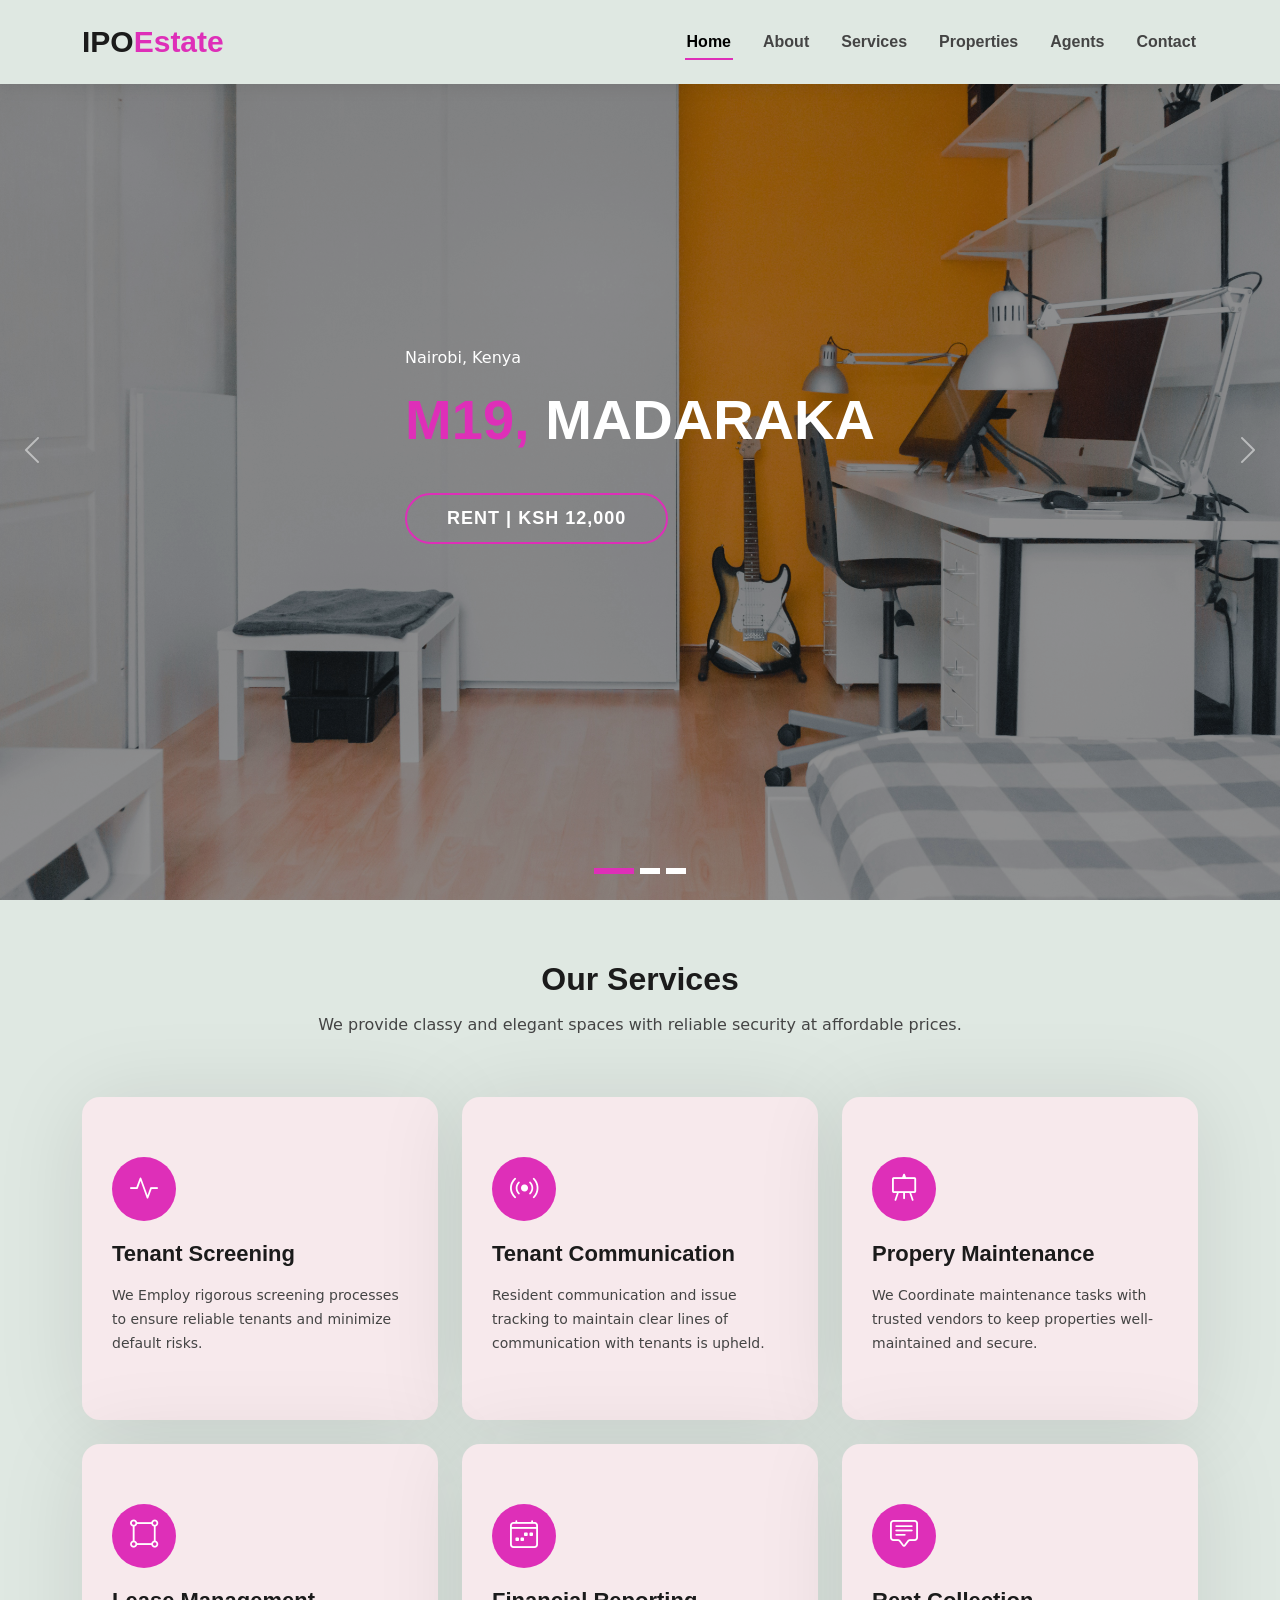
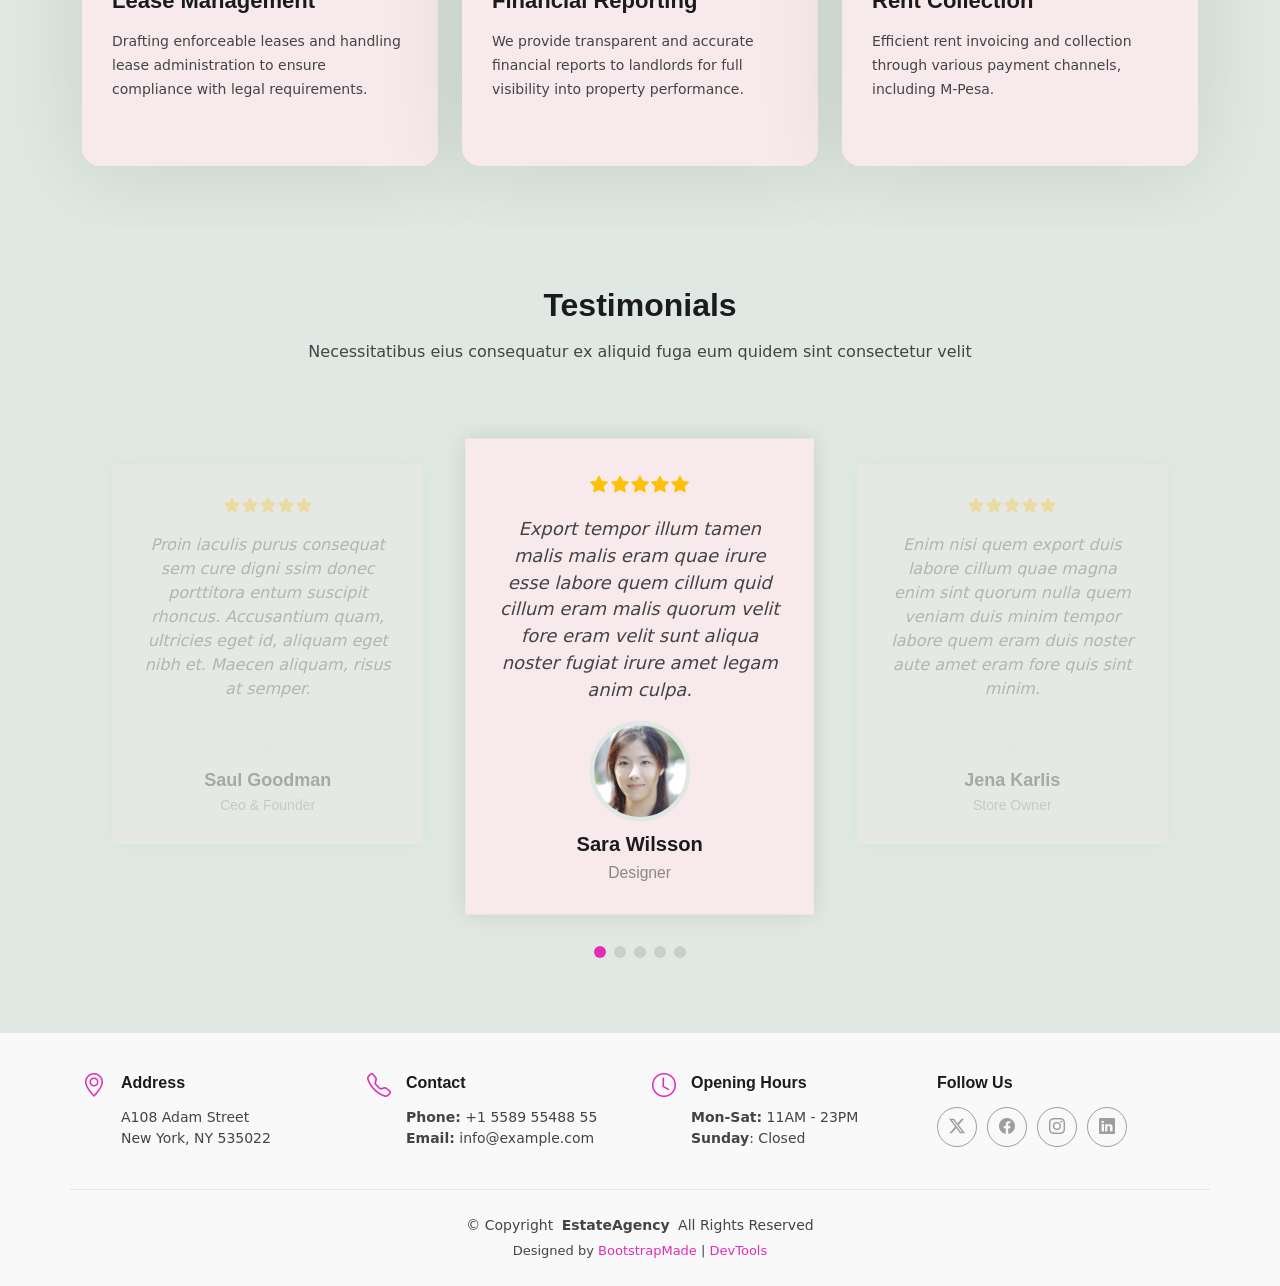
==== commit bf3d1421: "feat: change brand colour and removed agent section from homepage" ====
--- a/index.html
+++ b/index.html
@@ -213,72 +213,6 @@
 
     </section><!-- /Services Section -->
 
-    <!-- Agents Section -->
-    <section id="agents" class="agents section">
-
-      <!-- Section Title -->
-      <div class="container section-title" data-aos="fade-up">
-        <h2>Our Agents</h2>
-        <p>Necessitatibus eius consequatur ex aliquid fuga eum quidem sint consectetur velit</p>
-      </div><!-- End Section Title -->
-
-      <div class="container">
-
-        <div class="row gy-5">
-
-          <div class="col-lg-4 col-md-6" data-aos="fade-up" data-aos-delay="100">
-            <div class="member">
-              <div class="pic"><img src="assets/img/team/team-1.jpg" class="img-fluid" alt=""></div>
-              <div class="member-info">
-                <h4>Walter White</h4>
-                <span>Chief Executive Officer</span>
-                <div class="social">
-                  <a href=""><i class="bi bi-twitter-x"></i></a>
-                  <a href=""><i class="bi bi-facebook"></i></a>
-                  <a href=""><i class="bi bi-instagram"></i></a>
-                  <a href=""><i class="bi bi-linkedin"></i></a>
-                </div>
-              </div>
-            </div>
-          </div><!-- End Team Member -->
-
-          <div class="col-lg-4 col-md-6" data-aos="fade-up" data-aos-delay="200">
-            <div class="member">
-              <div class="pic"><img src="assets/img/team/team-2.jpg" class="img-fluid" alt=""></div>
-              <div class="member-info">
-                <h4>Sarah Jhonson</h4>
-                <span>Rent Manager</span>
-                <div class="social">
-                  <a href=""><i class="bi bi-twitter-x"></i></a>
-                  <a href=""><i class="bi bi-facebook"></i></a>
-                  <a href=""><i class="bi bi-instagram"></i></a>
-                  <a href=""><i class="bi bi-linkedin"></i></a>
-                </div>
-              </div>
-            </div>
-          </div><!-- End Team Member -->
-
-          <div class="col-lg-4 col-md-6" data-aos="fade-up" data-aos-delay="300">
-            <div class="member">
-              <div class="pic"><img src="assets/img/team/team-3.jpg" class="img-fluid" alt=""></div>
-              <div class="member-info">
-                <h4>William Anderson</h4>
-                <span>Sale manager<br></span>
-                <div class="social">
-                  <a href=""><i class="bi bi-twitter-x"></i></a>
-                  <a href=""><i class="bi bi-facebook"></i></a>
-                  <a href=""><i class="bi bi-instagram"></i></a>
-                  <a href=""><i class="bi bi-linkedin"></i></a>
-                </div>
-              </div>
-            </div>
-          </div><!-- End Team Member -->
-
-        </div>
-
-      </div>
-
-    </section><!-- /Agents Section -->
 
     <!-- Testimonials Section -->
     <section id="testimonials" class="testimonials section">
--- a/assets/css/main.css
+++ b/assets/css/main.css
@@ -19,11 +19,11 @@
 
 /* Global Colors - The following color variables are used throughout the website. Updating them here will change the color scheme of the entire website */
 :root { 
-  --background-color: #ffffff; /* Background color for the entire website, including individual sections */
+  --background-color:#dfe8e2; /* Background color for the entire website, including individual sections */
   --default-color: #444444; /* Default color used for the majority of the text content across the entire website */
   --heading-color: #1b1b1b; /* Color for headings, subheadings and title throughout the website */
   --accent-color: #de2fb8; /* Accent color that represents your brand on the website. It's used for buttons, links, and other elements that need to stand out */
-  --surface-color: #ffffff; /* The surface color is used as a background of boxed elements within sections, such as cards, icon boxes, or other elements that require a visual separation from the global background. */
+  --surface-color: #F7E9EC; /* The surface color is used as a background of boxed elements within sections, such as cards, icon boxes, or other elements that require a visual separation from the global background. */
   --contrast-color: #ffffff; /* Contrast color for text, ensuring readability against backgrounds of accent, heading, or default colors. */
 }
 
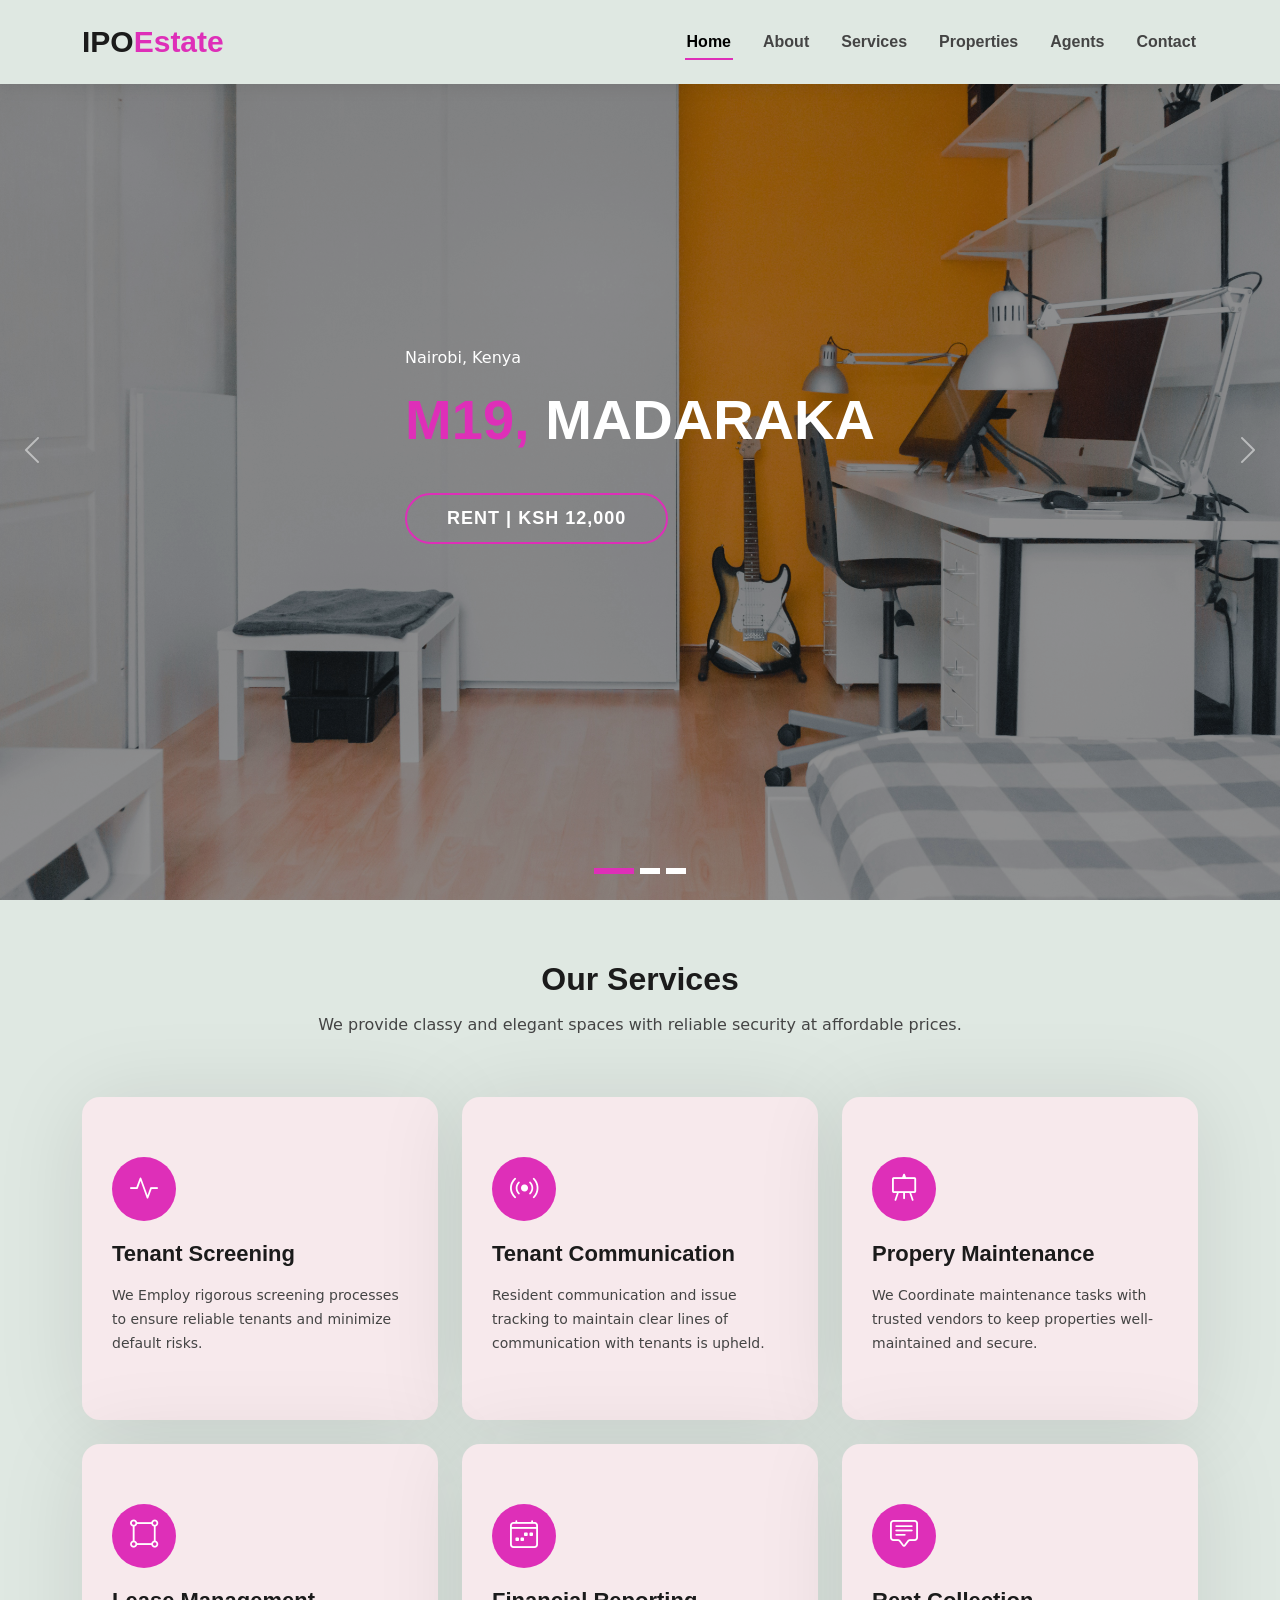
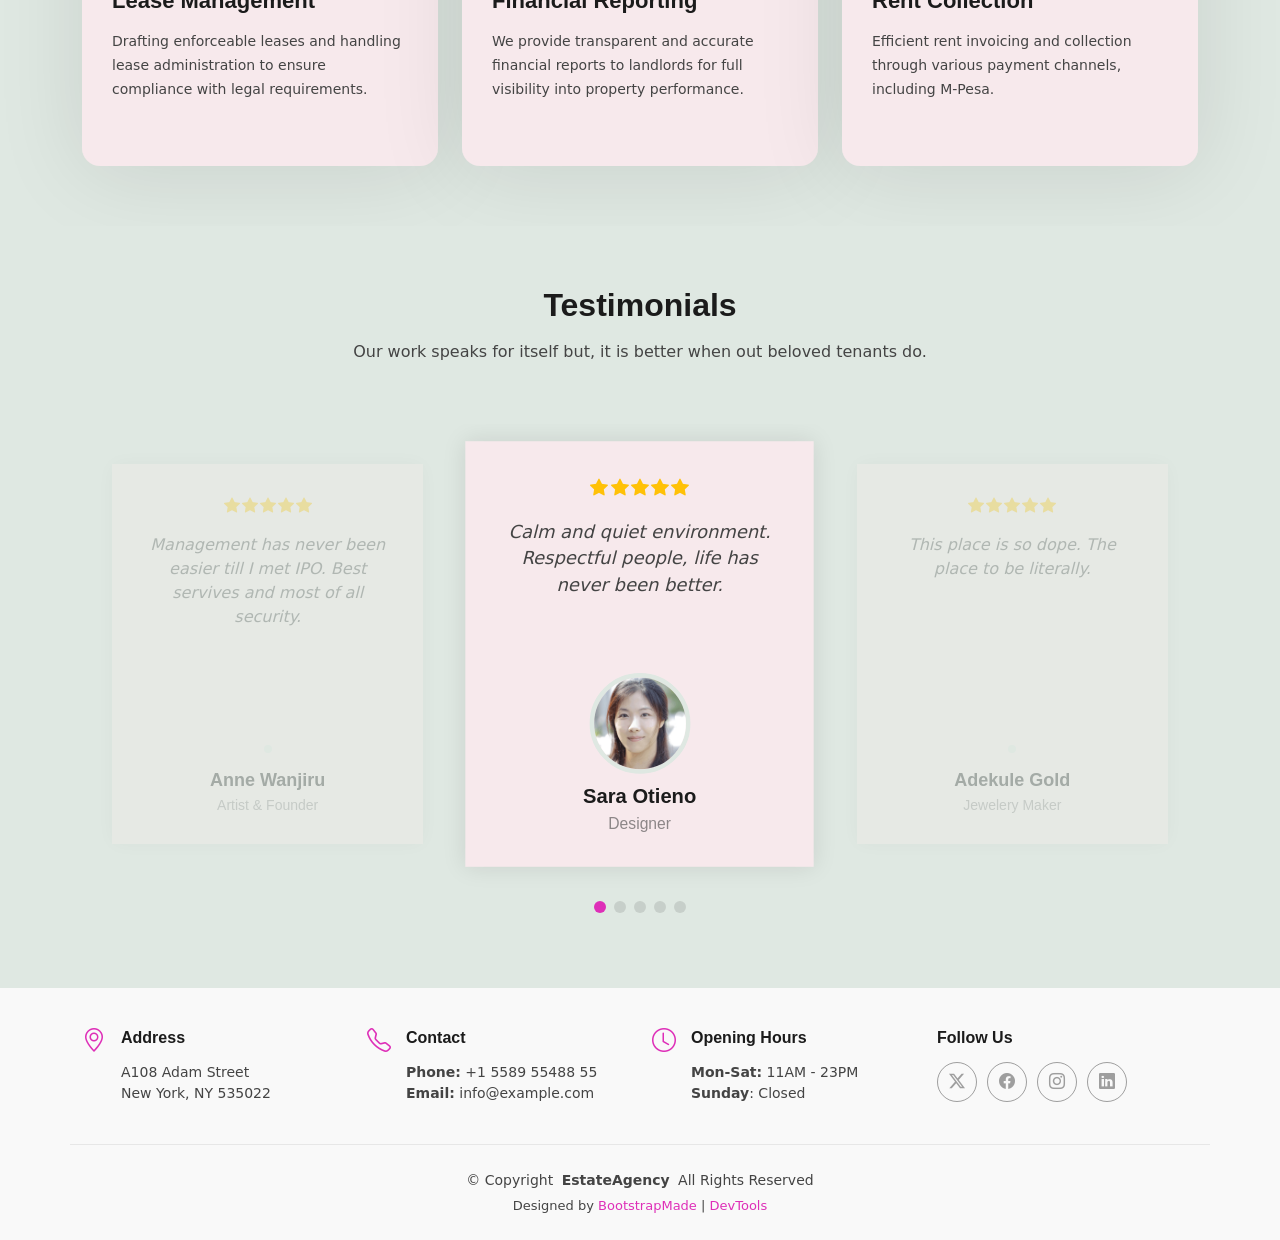
==== commit 995659d9: "feat: modify testimonial details" ====
--- a/index.html
+++ b/index.html
@@ -220,7 +220,7 @@
       <!-- Section Title -->
       <div class="container section-title" data-aos="fade-up">
         <h2>Testimonials</h2>
-        <p>Necessitatibus eius consequatur ex aliquid fuga eum quidem sint consectetur velit</p>
+        <p>Our work speaks for itself but, it is better when out beloved tenants do.</p>
       </div><!-- End Section Title -->
 
       <div class="container" data-aos="fade-up" data-aos-delay="100">
@@ -259,12 +259,12 @@
                   <i class="bi bi-star-fill"></i><i class="bi bi-star-fill"></i><i class="bi bi-star-fill"></i><i class="bi bi-star-fill"></i><i class="bi bi-star-fill"></i>
                 </div>
                 <p>
-                  Proin iaculis purus consequat sem cure digni ssim donec porttitora entum suscipit rhoncus. Accusantium quam, ultricies eget id, aliquam eget nibh et. Maecen aliquam, risus at semper.
+                Management has never been easier till I met IPO. Best servives and most of all security.
                 </p>
                 <div class="profile mt-auto">
                   <img src="assets/img/testimonials/testimonials-1.jpg" class="testimonial-img" alt="">
-                  <h3>Saul Goodman</h3>
-                  <h4>Ceo &amp; Founder</h4>
+                  <h3>Anne Wanjiru</h3>
+                  <h4>Artist &amp; Founder</h4>
                 </div>
               </div>
             </div><!-- End testimonial item -->
@@ -275,11 +275,11 @@
                   <i class="bi bi-star-fill"></i><i class="bi bi-star-fill"></i><i class="bi bi-star-fill"></i><i class="bi bi-star-fill"></i><i class="bi bi-star-fill"></i>
                 </div>
                 <p>
-                  Export tempor illum tamen malis malis eram quae irure esse labore quem cillum quid cillum eram malis quorum velit fore eram velit sunt aliqua noster fugiat irure amet legam anim culpa.
+                  Calm and quiet environment. Respectful people, life has never been better.
                 </p>
                 <div class="profile mt-auto">
                   <img src="assets/img/testimonials/testimonials-2.jpg" class="testimonial-img" alt="">
-                  <h3>Sara Wilsson</h3>
+                  <h3>Sara Otieno</h3>
                   <h4>Designer</h4>
                 </div>
               </div>
@@ -291,12 +291,12 @@
                   <i class="bi bi-star-fill"></i><i class="bi bi-star-fill"></i><i class="bi bi-star-fill"></i><i class="bi bi-star-fill"></i><i class="bi bi-star-fill"></i>
                 </div>
                 <p>
-                  Enim nisi quem export duis labore cillum quae magna enim sint quorum nulla quem veniam duis minim tempor labore quem eram duis noster aute amet eram fore quis sint minim.
+                  This place is so dope. The place to be literally.
                 </p>
                 <div class="profile mt-auto">
                   <img src="assets/img/testimonials/testimonials-3.jpg" class="testimonial-img" alt="">
-                  <h3>Jena Karlis</h3>
-                  <h4>Store Owner</h4>
+                  <h3>Adekule Gold</h3>
+                  <h4>Jewelery Maker</h4>
                 </div>
               </div>
             </div><!-- End testimonial item -->
@@ -307,11 +307,11 @@
                   <i class="bi bi-star-fill"></i><i class="bi bi-star-fill"></i><i class="bi bi-star-fill"></i><i class="bi bi-star-fill"></i><i class="bi bi-star-fill"></i>
                 </div>
                 <p>
-                  Fugiat enim eram quae cillum dolore dolor amet nulla culpa multos export minim fugiat minim velit minim dolor enim duis veniam ipsum anim magna sunt elit fore quem dolore labore illum veniam.
+                  The security is worth giving an applause, the quick reponses and agility to get things done and fixed has my heart. This is the perfect place for anyone who love undisterbed peace and tranquility.
                 </p>
                 <div class="profile mt-auto">
                   <img src="assets/img/testimonials/testimonials-4.jpg" class="testimonial-img" alt="">
-                  <h3>Matt Brandon</h3>
+                  <h3>Ye Li</h3>
                   <h4>Freelancer</h4>
                 </div>
               </div>
@@ -323,7 +323,7 @@
                   <i class="bi bi-star-fill"></i><i class="bi bi-star-fill"></i><i class="bi bi-star-fill"></i><i class="bi bi-star-fill"></i><i class="bi bi-star-fill"></i>
                 </div>
                 <p>
-                  Quis quorum aliqua sint quem legam fore sunt eram irure aliqua veniam tempor noster veniam enim culpa labore duis sunt culpa nulla illum cillum fugiat legam esse veniam culpa fore nisi cillum quid.
+                  Clean, Calm and Secure.
                 </p>
                 <div class="profile mt-auto">
                   <img src="assets/img/testimonials/testimonials-5.jpg" class="testimonial-img" alt="">
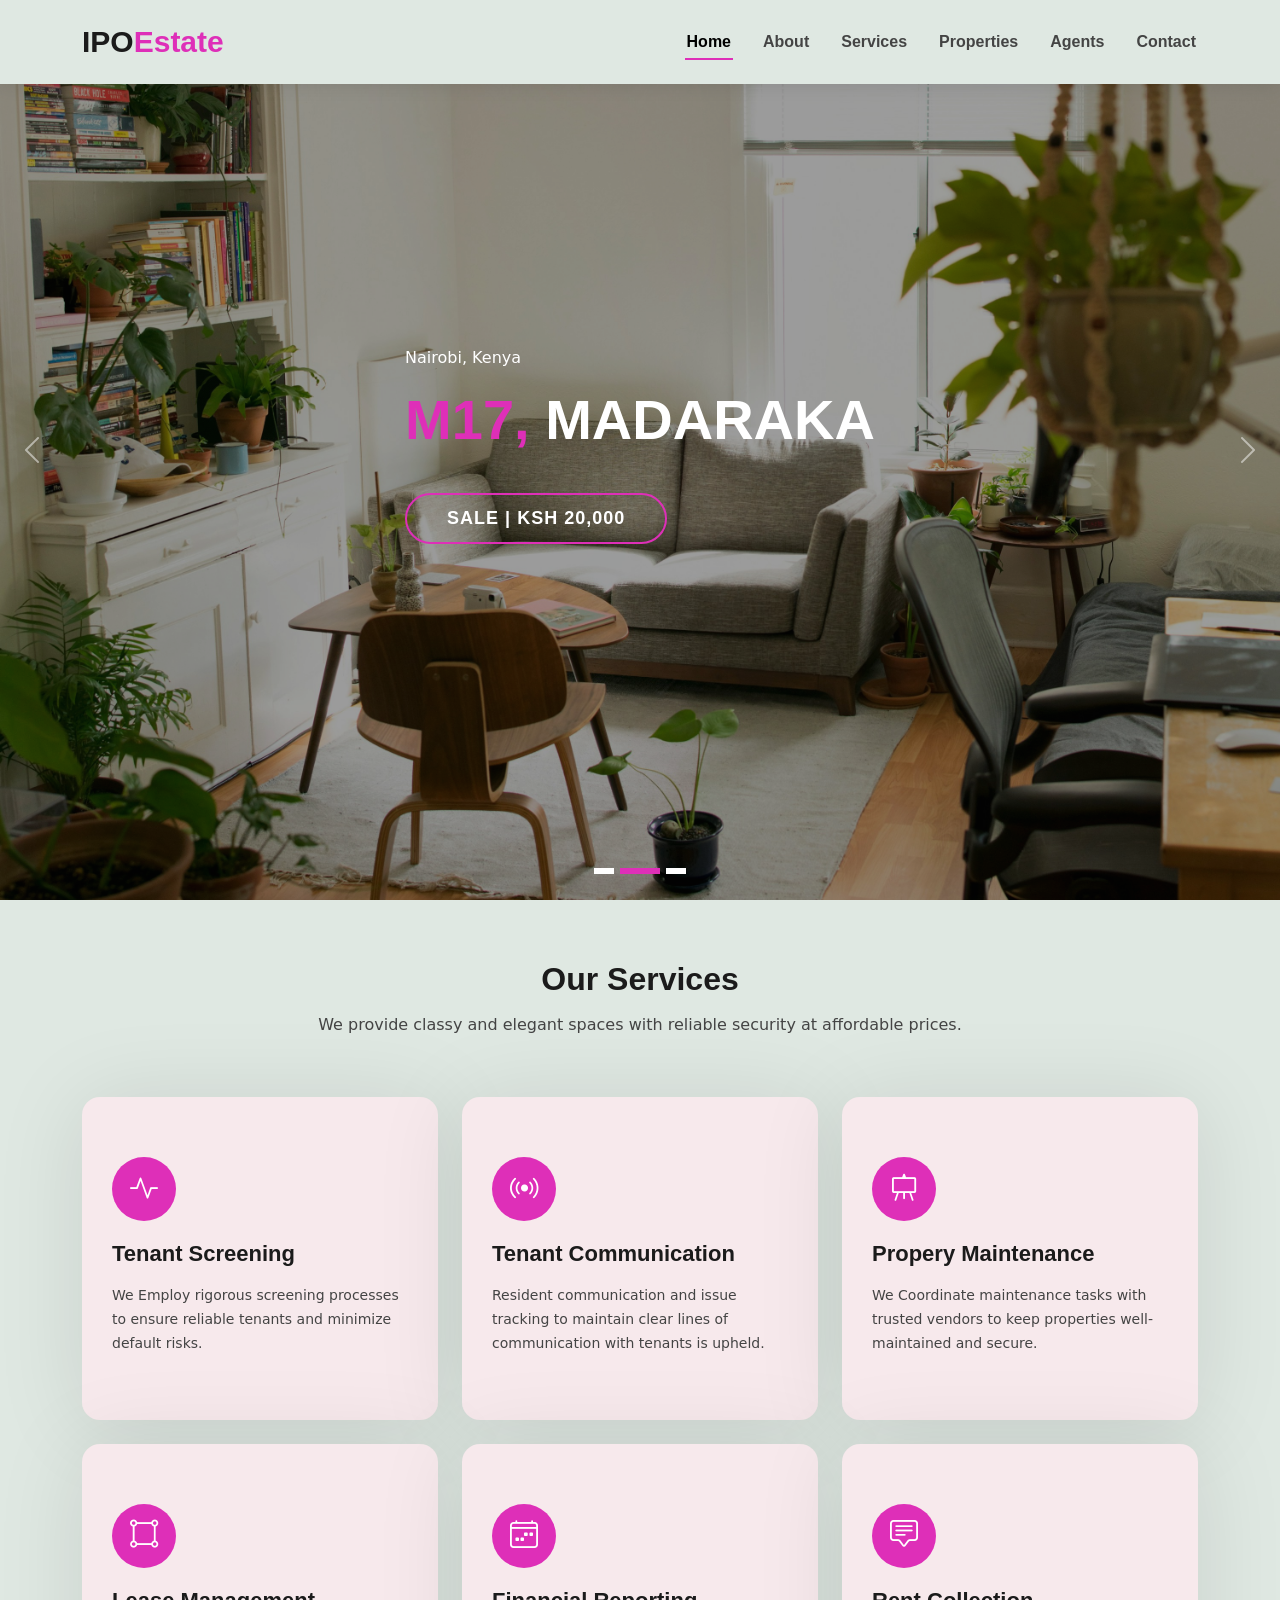
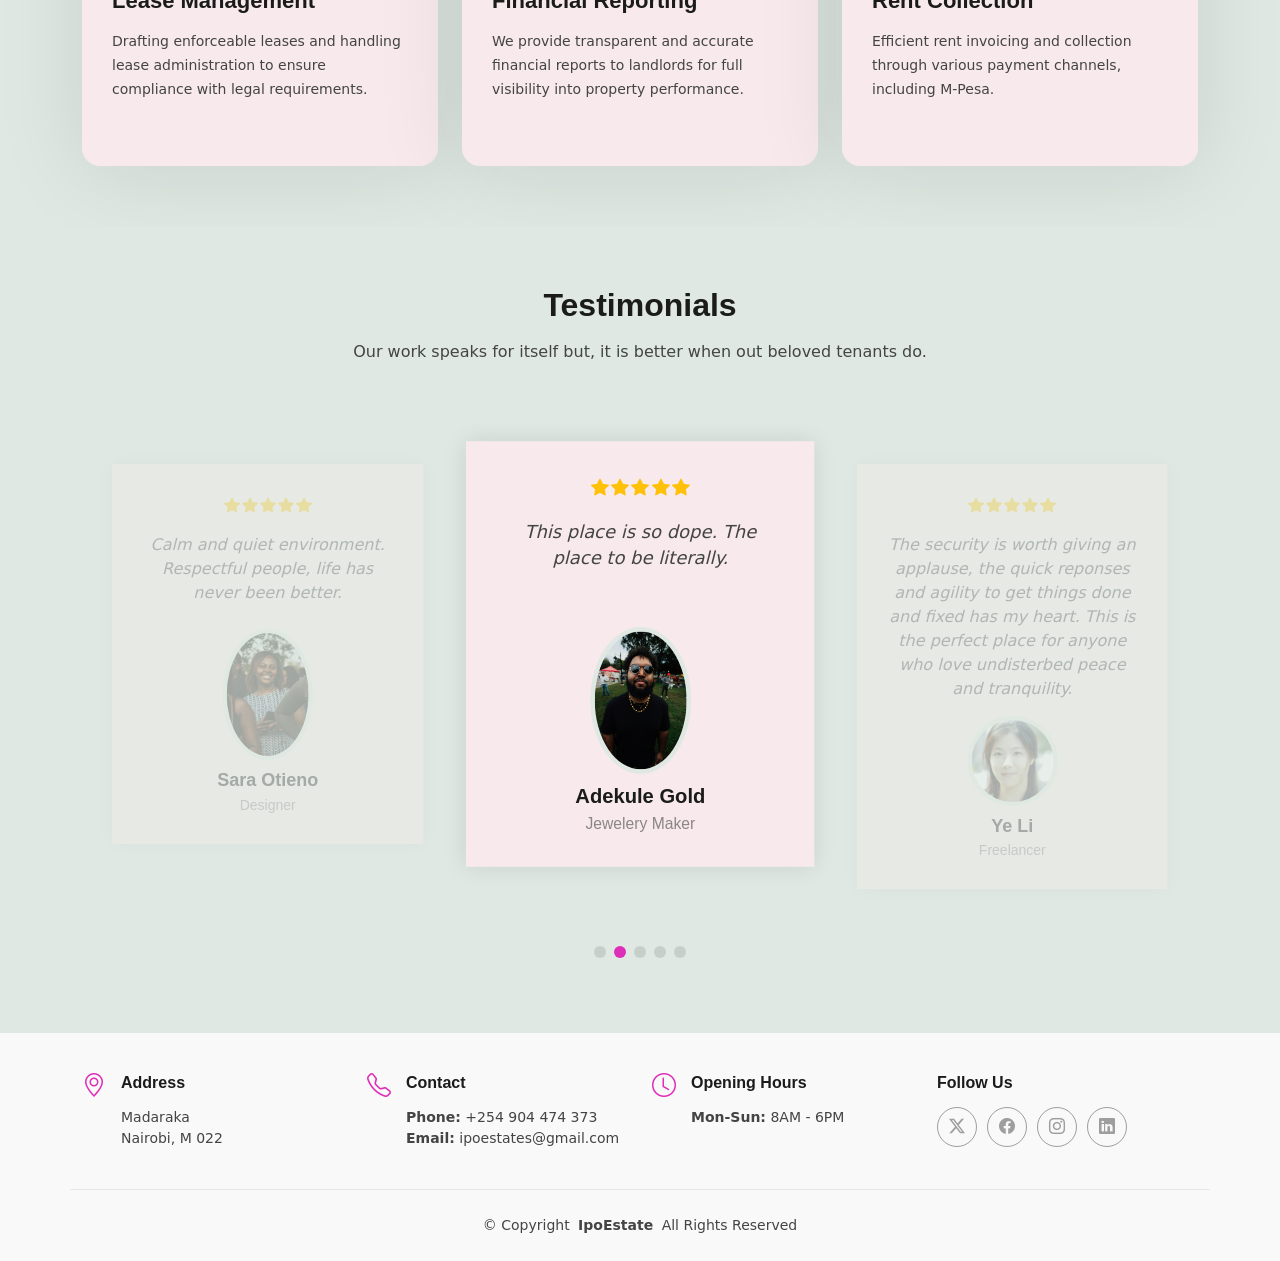
==== commit 376751f1: "feat: add footer detail" ====
--- a/index.html
+++ b/index.html
@@ -351,8 +351,8 @@
           <i class="bi bi-geo-alt icon"></i>
           <div class="address">
             <h4>Address</h4>
-            <p>A108 Adam Street</p>
-            <p>New York, NY 535022</p>
+            <p>Madaraka</p>
+            <p>Nairobi,  M 022</p>
             <p></p>
           </div>
 
@@ -363,8 +363,8 @@
           <div>
             <h4>Contact</h4>
             <p>
-              <strong>Phone:</strong> <span>+1 5589 55488 55</span><br>
-              <strong>Email:</strong> <span>info@example.com</span><br>
+              <strong>Phone:</strong> <span>+254 904 474 373</span><br>
+              <strong>Email:</strong> <span>ipoestates@gmail.com</span><br>
             </p>
           </div>
         </div>
@@ -374,8 +374,7 @@
           <div>
             <h4>Opening Hours</h4>
             <p>
-              <strong>Mon-Sat:</strong> <span>11AM - 23PM</span><br>
-              <strong>Sunday</strong>: <span>Closed</span>
+              <strong>Mon-Sun:</strong> <span>8AM - 6PM</span><br>
             </p>
           </div>
         </div>
@@ -394,14 +393,8 @@
     </div>
 
     <div class="container copyright text-center mt-4">
-      <p>© <span>Copyright</span> <strong class="px-1 sitename">EstateAgency</strong> <span>All Rights Reserved</span></p>
-      <div class="credits">
-        <!-- All the links in the footer should remain intact. -->
-        <!-- You can delete the links only if you've purchased the pro version. -->
-        <!-- Licensing information: https://bootstrapmade.com/license/ -->
-        <!-- Purchase the pro version with working PHP/AJAX contact form: [buy-url] -->
-        Designed by <a href="https://bootstrapmade.com/">BootstrapMade</a> | <a href="https://bootstrapmade.com/tools/">DevTools</a>
-      </div>
+      <p>© <span>Copyright</span> <strong class="px-1 sitename">IpoEstate</strong> <span>All Rights Reserved</span></p>
+     
     </div>
 
   </footer>
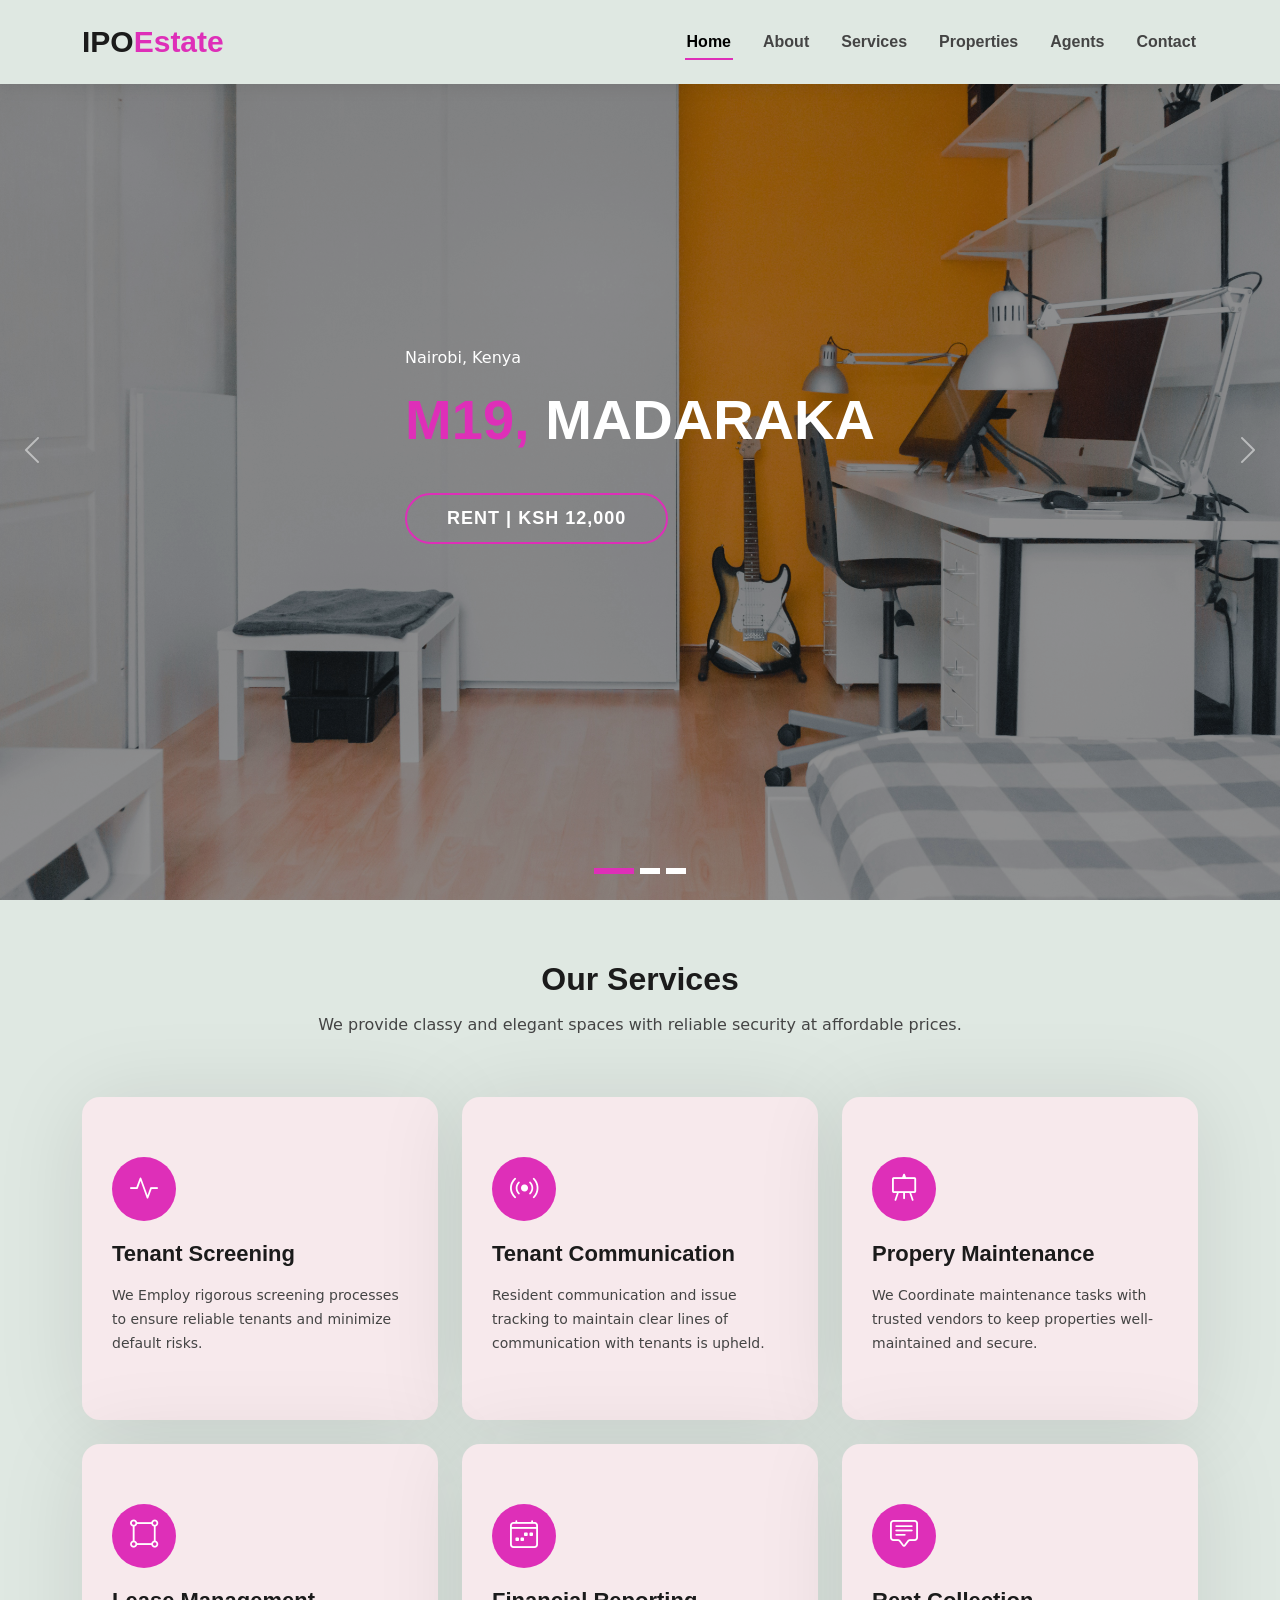
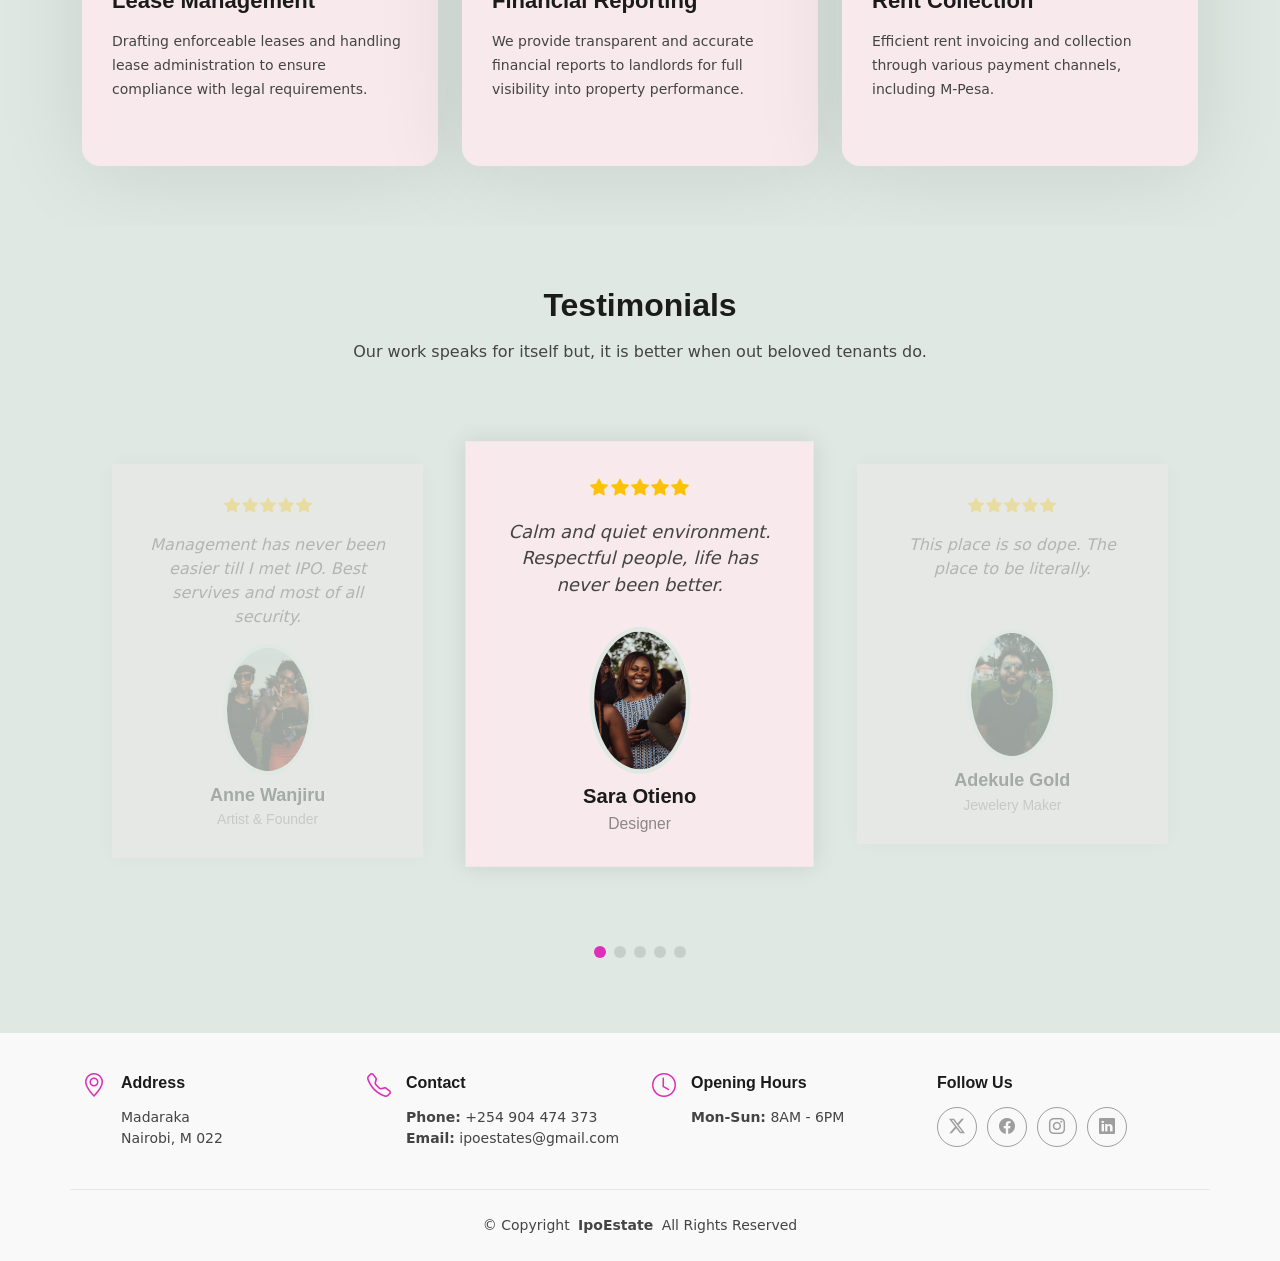
==== commit 40644316: "feat: Added about details" ====
--- a/index.html
+++ b/index.html
@@ -30,13 +30,6 @@
   <!-- Main CSS File -->
   <link href="assets/css/main.css" rel="stylesheet">
 
-  <!-- =======================================================
-  * Template Name: EstateAgency
-  * Template URL: https://bootstrapmade.com/real-estate-agency-bootstrap-template/
-  * Updated: Apr 08 2026 with Bootstrap v5.3.8
-  * Author: BootstrapMade.com
-  * License: https://bootstrapmade.com/license/
-  ======================================================== -->
 </head>
 
 <body class="index-page">
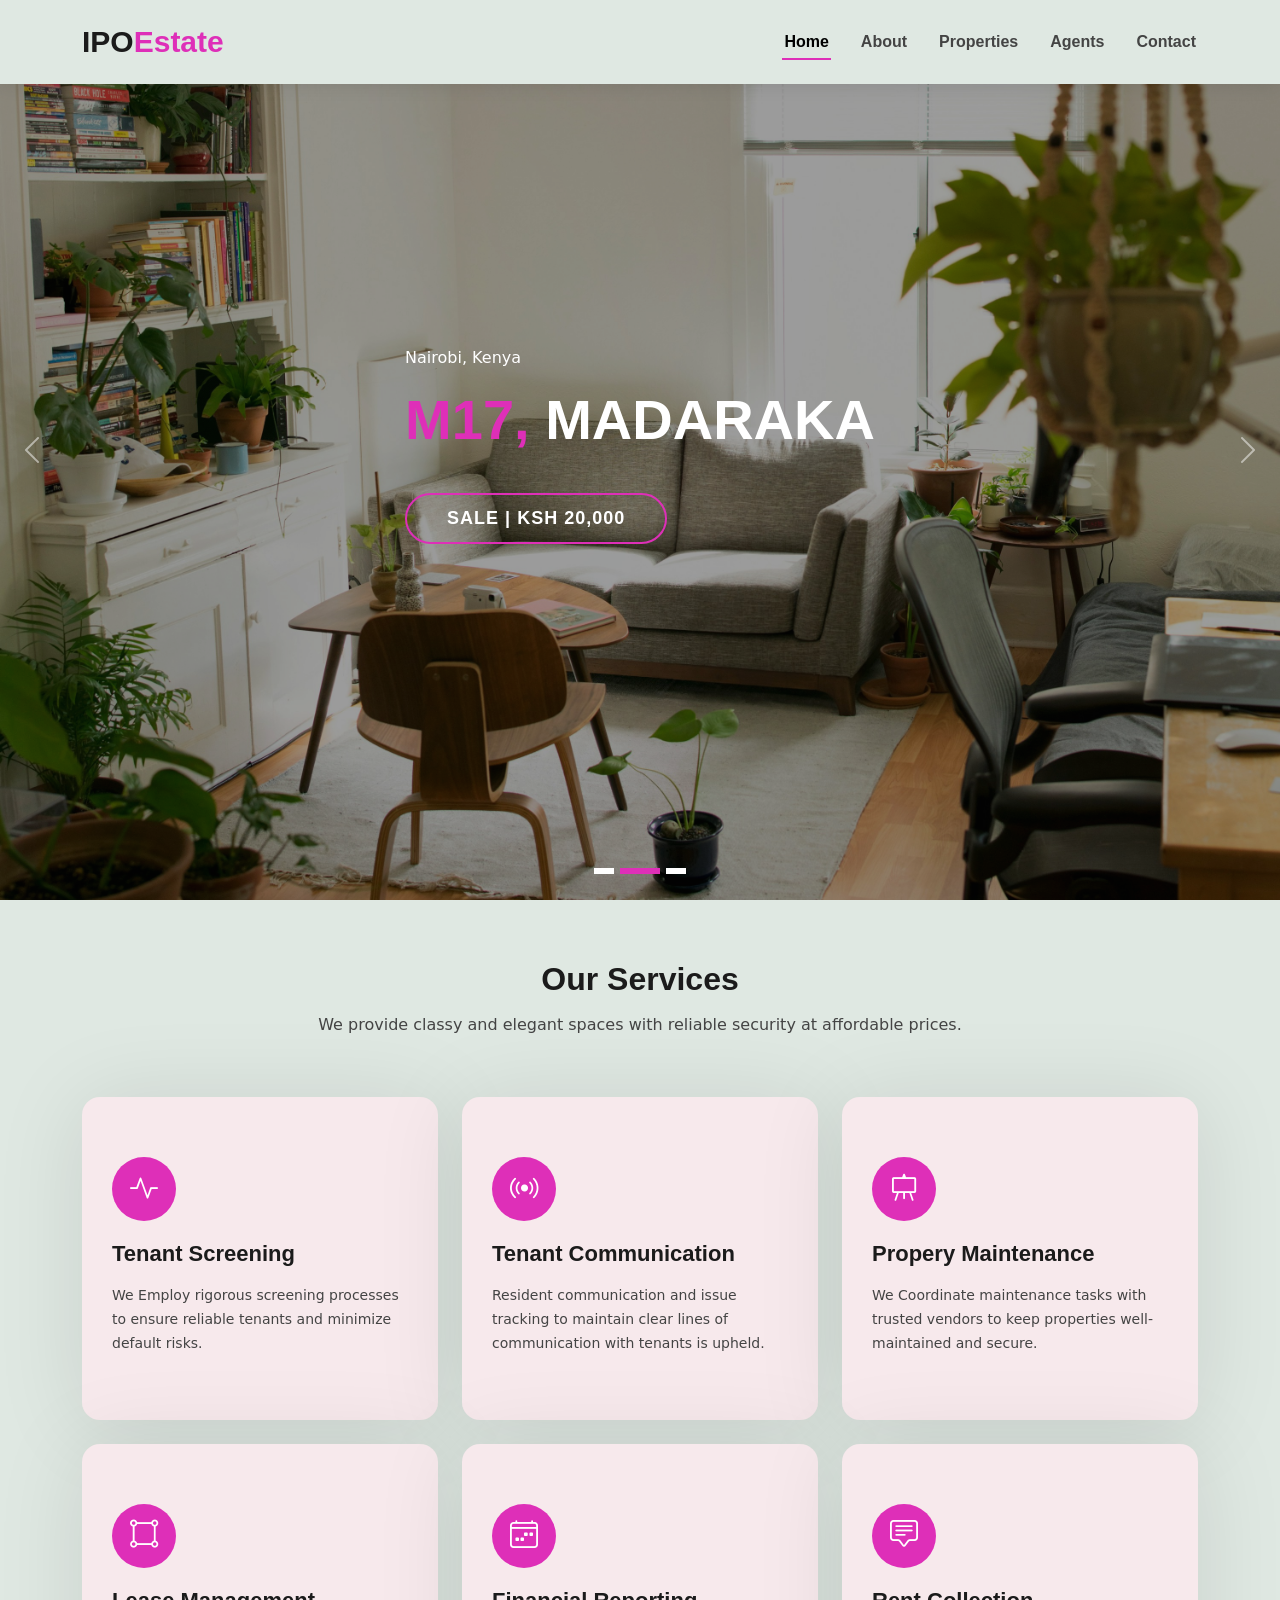
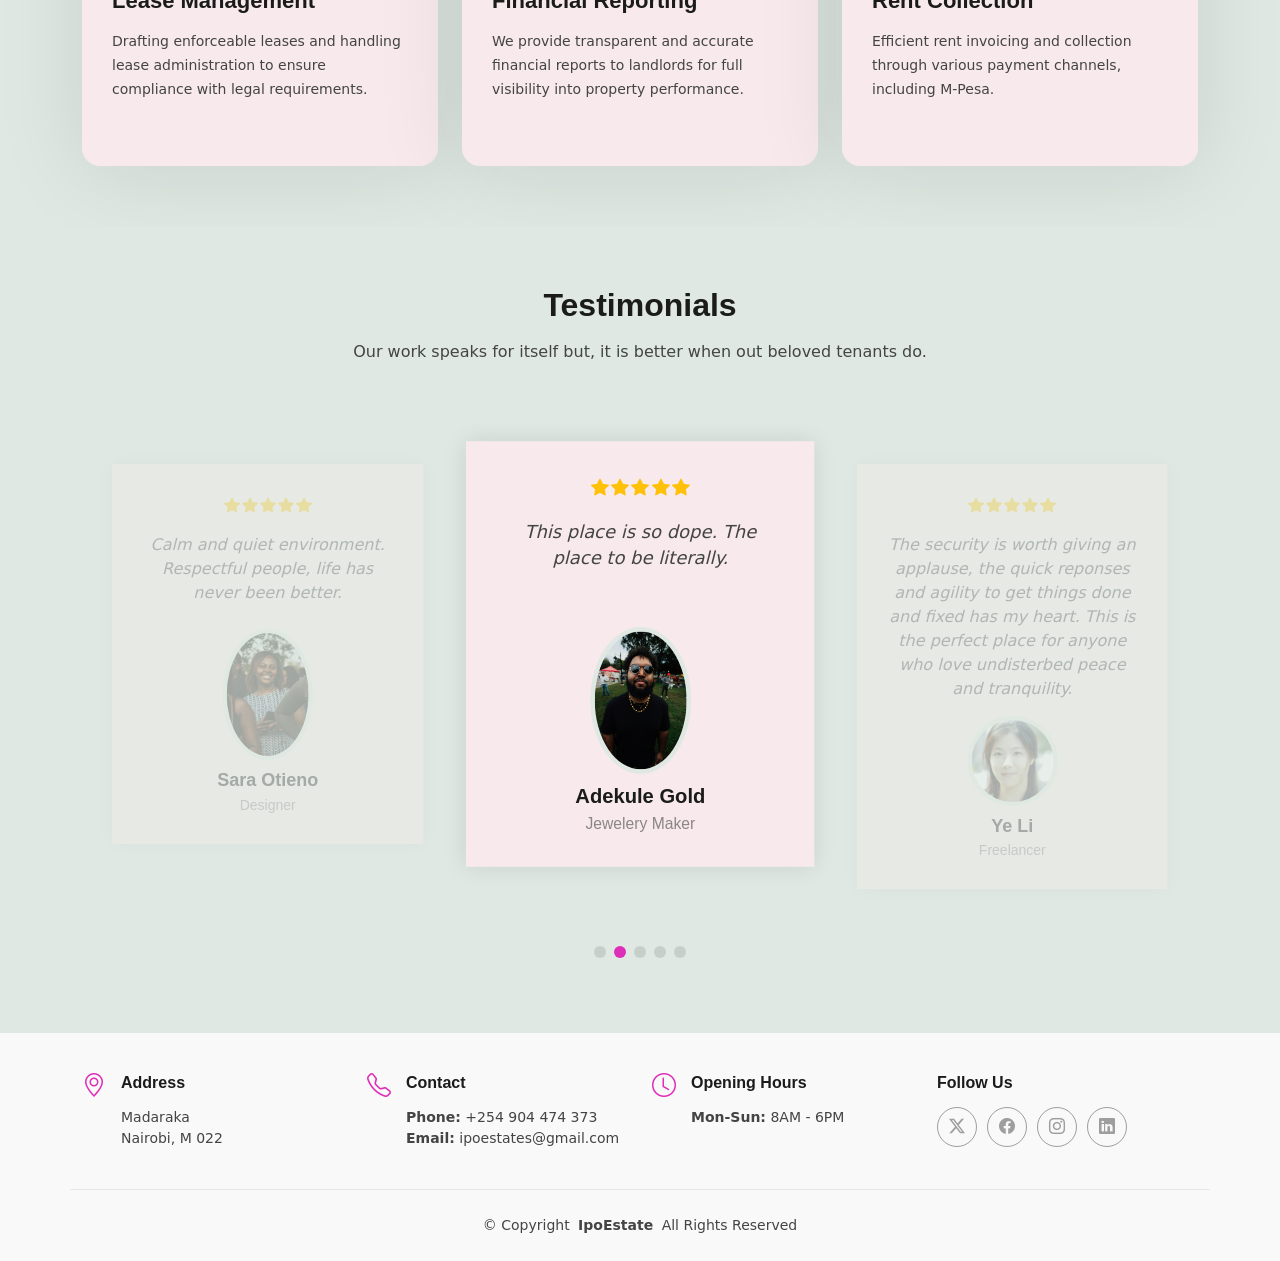
==== commit 287788cd: "feat: remove service page and dropdown menu" ====
--- a/index.html
+++ b/index.html
@@ -47,7 +47,6 @@
         <ul>
           <li><a href="index.html" class="active">Home</a></li>
           <li><a href="about.html">About</a></li>
-          <li><a href="services.html">Services</a></li>
           <li><a href="properties.html">Properties</a></li>
           <li><a href="agents.html">Agents</a></li>
           <li><a href="contact.html">Contact</a></li>
